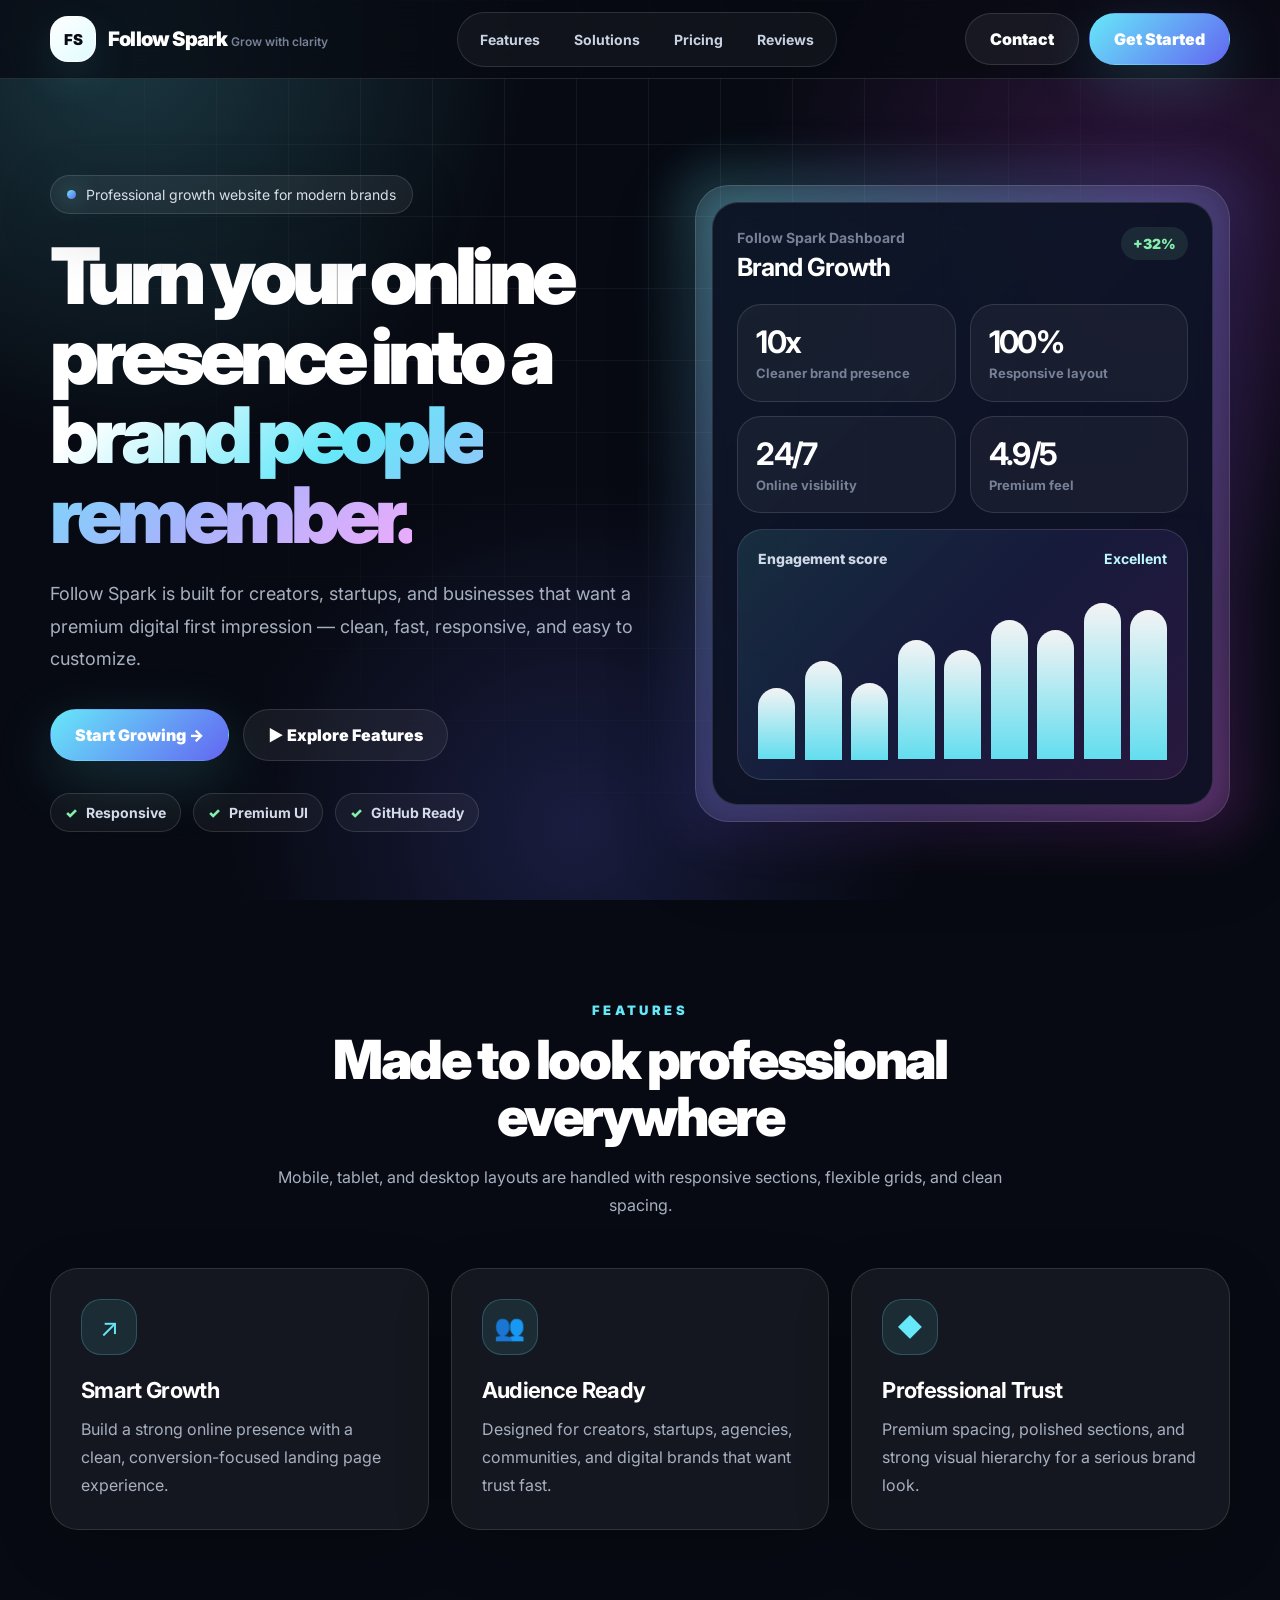
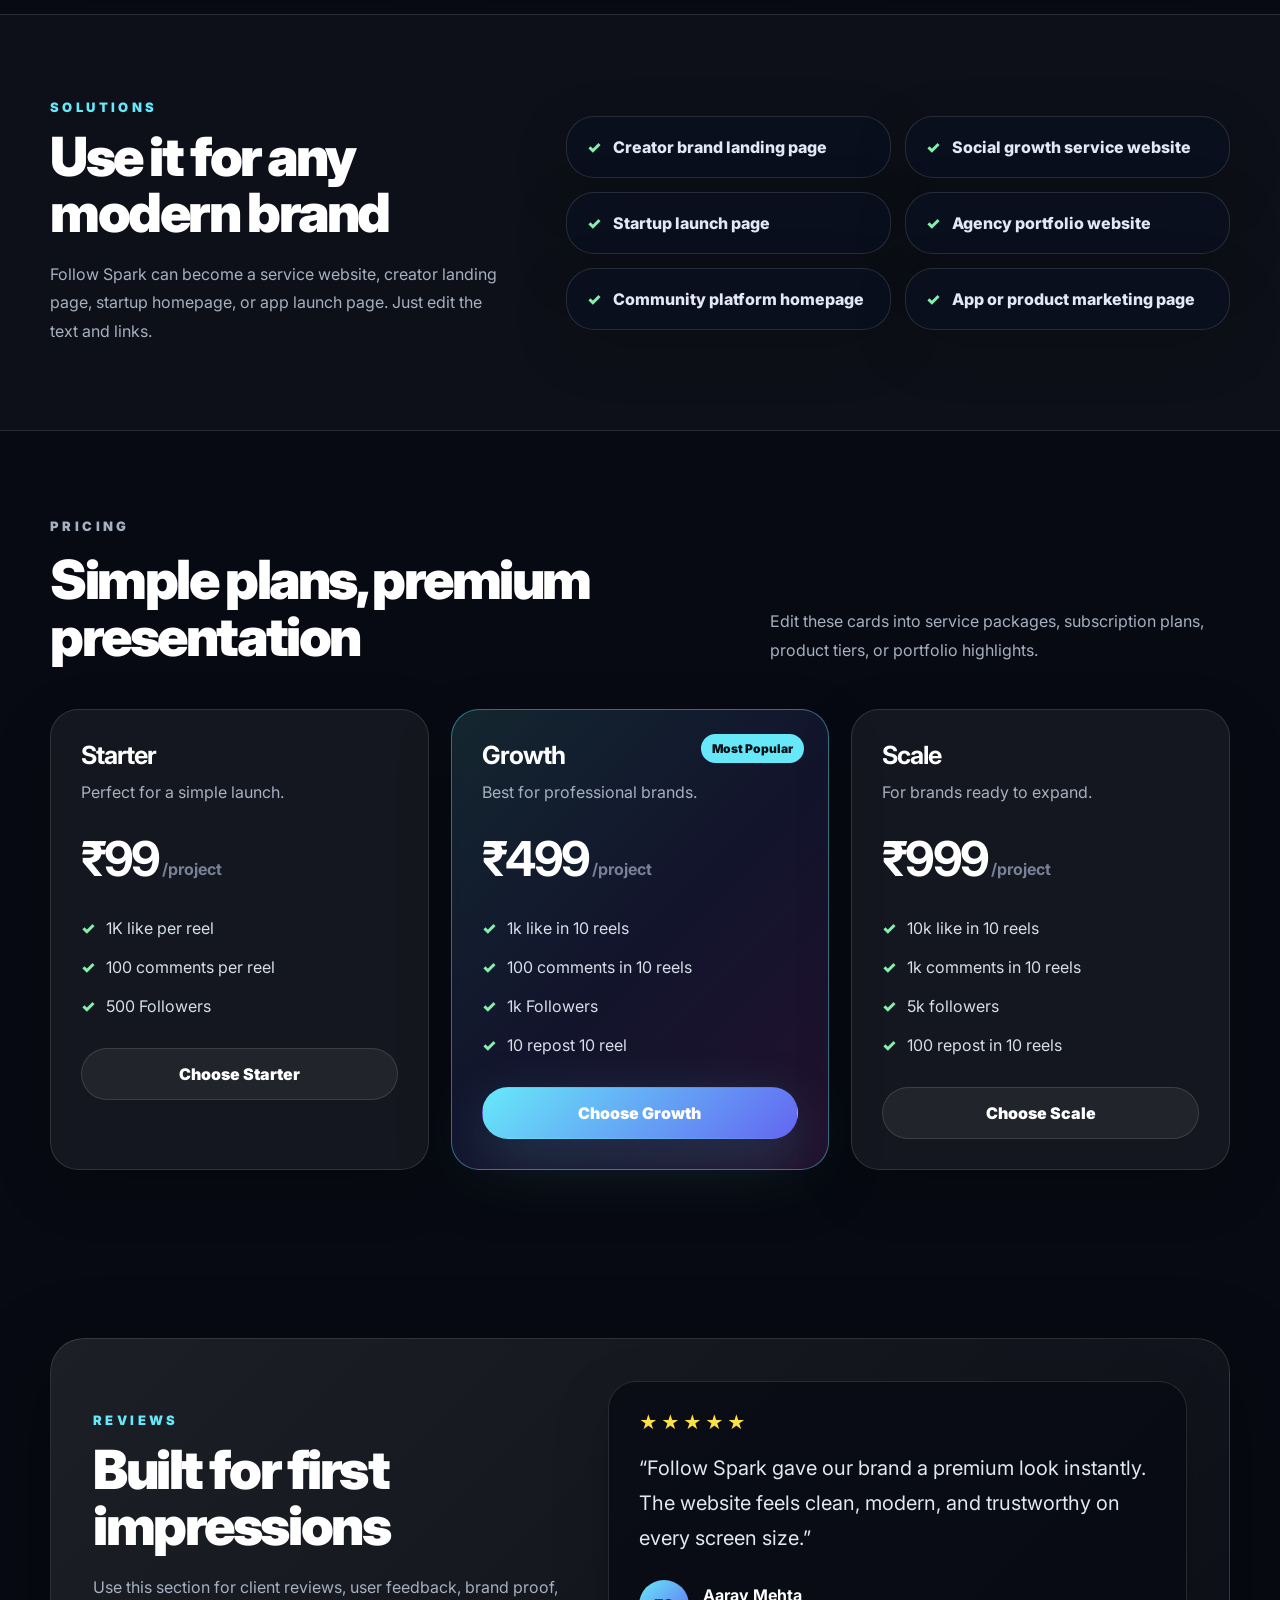
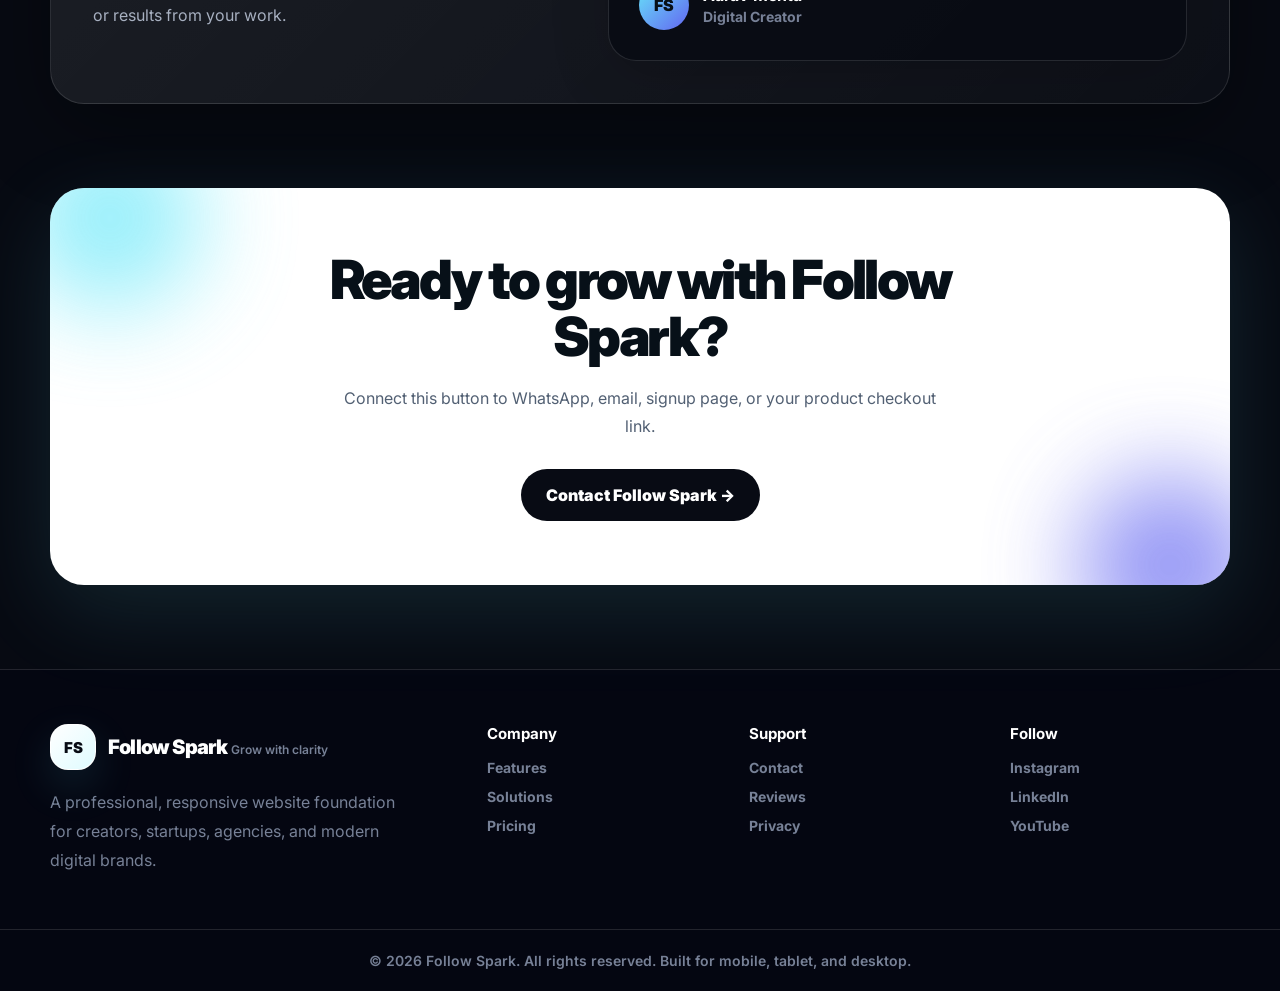
==== index.html @ 9111c337 "Create index.html" ====
<!DOCTYPE html>
<html lang="en">
<head>
  <meta charset="UTF-8" />
  <meta name="viewport" content="width=device-width, initial-scale=1.0" />
  <meta name="description" content="Follow Spark - A professional growth website for modern brands, creators, startups, and agencies." />
  <title>Follow Spark | Grow With Clarity</title>

  <link rel="preconnect" href="https://fonts.googleapis.com">
  <link rel="preconnect" href="https://fonts.gstatic.com" crossorigin>
  <link href="https://fonts.googleapis.com/css2?family=Inter:wght@400;500;600;700;800;900&display=swap" rel="stylesheet">

  <style>
    :root {
      --bg: #070a12;
      --bg-2: #0a1020;
      --card: rgba(255, 255, 255, 0.055);
      --card-2: rgba(255, 255, 255, 0.085);
      --text: #ffffff;
      --muted: #a7b0c0;
      --muted-2: #778197;
      --line: rgba(255, 255, 255, 0.12);
      --cyan: #67e8f9;
      --blue: #6366f1;
      --pink: #d946ef;
      --green: #86efac;
      --yellow: #fde047;
      --radius-xl: 28px;
      --radius-lg: 22px;
      --shadow: 0 24px 80px rgba(0, 0, 0, 0.35);
      --max: 1180px;
    }

    * {
      box-sizing: border-box;
      margin: 0;
      padding: 0;
    }

    html {
      scroll-behavior: smooth;
    }

    body {
      min-height: 100vh;
      font-family: "Inter", system-ui, -apple-system, BlinkMacSystemFont, "Segoe UI", sans-serif;
      background: var(--bg);
      color: var(--text);
      overflow-x: hidden;
    }

    body::before {
      content: "";
      position: fixed;
      inset: 0;
      z-index: -3;
      background:
        radial-gradient(circle at 10% 5%, rgba(103, 232, 249, 0.2), transparent 28%),
        radial-gradient(circle at 90% 22%, rgba(217, 70, 239, 0.18), transparent 30%),
        radial-gradient(circle at 45% 92%, rgba(99, 102, 241, 0.2), transparent 32%),
        #070a12;
    }

    body::after {
      content: "";
      position: fixed;
      inset: 0;
      z-index: -2;
      background-image:
        linear-gradient(to right, rgba(255, 255, 255, 0.055) 1px, transparent 1px),
        linear-gradient(to bottom, rgba(255, 255, 255, 0.055) 1px, transparent 1px);
      background-size: 72px 72px;
      mask-image: radial-gradient(ellipse at top, black 20%, transparent 72%);
      pointer-events: none;
    }

    a {
      color: inherit;
      text-decoration: none;
    }

    img {
      max-width: 100%;
      display: block;
    }

    .container {
      width: min(100% - 32px, var(--max));
      margin-inline: auto;
    }

    .badge {
      display: inline-flex;
      align-items: center;
      gap: 10px;
      padding: 10px 16px;
      border: 1px solid var(--line);
      border-radius: 999px;
      background: rgba(255, 255, 255, 0.06);
      color: #d8dfeb;
      font-size: 14px;
      box-shadow: 0 18px 60px rgba(0, 0, 0, 0.18);
      backdrop-filter: blur(20px);
    }

    .icon-dot {
      width: 9px;
      height: 9px;
      border-radius: 50%;
      background: linear-gradient(135deg, var(--cyan), var(--blue));
      box-shadow: 0 0 22px rgba(103, 232, 249, 0.75);
    }

    .section-kicker {
      font-size: 13px;
      font-weight: 900;
      letter-spacing: 0.26em;
      text-transform: uppercase;
      color: var(--cyan);
    }

    .section-title {
      margin-top: 14px;
      font-size: clamp(32px, 5vw, 54px);
      line-height: 1.04;
      letter-spacing: -0.045em;
      font-weight: 900;
    }

    .section-text {
      margin-top: 18px;
      color: var(--muted);
      line-height: 1.8;
      font-size: 16px;
    }

    .btn {
      display: inline-flex;
      align-items: center;
      justify-content: center;
      gap: 10px;
      min-height: 52px;
      padding: 14px 24px;
      border-radius: 999px;
      font-weight: 900;
      border: 1px solid transparent;
      cursor: pointer;
      transition: transform 0.25s ease, background 0.25s ease, border-color 0.25s ease;
      white-space: nowrap;
    }

    .btn:hover {
      transform: translateY(-2px) scale(1.015);
    }

    .btn-primary {
      background: linear-gradient(135deg, var(--cyan), var(--blue));
      color: #fff;
      box-shadow: 0 18px 60px rgba(103, 232, 249, 0.18);
    }

    .btn-dark {
      background: #080b14;
      color: #fff;
    }

    .btn-ghost {
      border-color: var(--line);
      background: rgba(255, 255, 255, 0.06);
      color: #fff;
    }

    .btn-ghost:hover {
      background: rgba(255, 255, 255, 0.1);
    }

    /* Header */
    .site-header {
      position: sticky;
      top: 0;
      z-index: 50;
      border-bottom: 1px solid var(--line);
      background: rgba(7, 10, 18, 0.76);
      backdrop-filter: blur(24px);
    }

    .navbar {
      height: 78px;
      display: flex;
      align-items: center;
      justify-content: space-between;
      gap: 18px;
    }

    .brand {
      display: flex;
      align-items: center;
      gap: 12px;
      min-width: fit-content;
    }

    .logo-wrap {
      position: relative;
      width: 46px;
      height: 46px;
      display: grid;
      place-items: center;
      overflow: hidden;
      border-radius: 18px;
      background: #fff;
      border: 1px solid var(--line);
      box-shadow: 0 16px 44px rgba(103, 232, 249, 0.13);
    }

    .logo-wrap img {
      width: 100%;
      height: 100%;
      object-fit: contain;
      padding: 5px;
    }

    .logo-fallback {
      position: absolute;
      inset: 0;
      display: grid;
      place-items: center;
      color: #080b14;
      font-weight: 900;
      font-size: 15px;
      background: linear-gradient(135deg, #fff, #dffbff);
    }

    .logo-wrap img:not([src=""]):not(:broken) + .logo-fallback {
      display: none;
    }

    .brand-name {
      font-size: 20px;
      line-height: 1;
      font-weight: 900;
      letter-spacing: -0.04em;
    }

    .brand-line {
      margin-top: 4px;
      color: var(--muted-2);
      font-size: 12px;
      font-weight: 600;
    }

    .nav-links {
      display: flex;
      align-items: center;
      gap: 6px;
      padding: 8px;
      border: 1px solid var(--line);
      border-radius: 999px;
      background: rgba(255, 255, 255, 0.045);
    }

    .nav-links a {
      padding: 10px 14px;
      border-radius: 999px;
      color: #c9d2e2;
      font-size: 14px;
      font-weight: 700;
      transition: 0.25s ease;
    }

    .nav-links a:hover {
      color: #fff;
      background: rgba(255, 255, 255, 0.08);
    }

    .nav-actions {
      display: flex;
      align-items: center;
      gap: 10px;
    }

    .menu-btn {
      display: none;
      width: 46px;
      height: 46px;
      border: 1px solid var(--line);
      border-radius: 16px;
      background: rgba(255, 255, 255, 0.06);
      color: #fff;
      font-size: 24px;
      cursor: pointer;
    }

    .mobile-menu {
      display: none;
      border-top: 1px solid var(--line);
      padding: 14px 0 18px;
      background: rgba(7, 10, 18, 0.95);
      backdrop-filter: blur(20px);
    }

    .mobile-menu a {
      display: block;
      padding: 14px 16px;
      border-radius: 16px;
      color: #d6deea;
      font-weight: 800;
    }

    .mobile-menu a:hover {
      background: rgba(255, 255, 255, 0.08);
      color: #fff;
    }

    /* Hero */
    .hero {
      position: relative;
      display: grid;
      grid-template-columns: 1.05fr 0.95fr;
      align-items: center;
      gap: 54px;
      padding: 96px 0 86px;
    }

    .hero-content {
      animation: fadeUp 0.8s ease both;
    }

    .hero h1 {
      margin-top: 22px;
      max-width: 760px;
      font-size: clamp(42px, 7vw, 78px);
      line-height: 1.02;
      letter-spacing: -0.065em;
      font-weight: 900;
    }

    .gradient-text {
      background: linear-gradient(135deg, #fff 8%, var(--cyan), #a5b4fc 70%, #f0abfc);
      -webkit-background-clip: text;
      background-clip: text;
      color: transparent;
    }

    .hero p {
      margin-top: 24px;
      max-width: 660px;
      color: var(--muted);
      font-size: 18px;
      line-height: 1.8;
    }

    .hero-actions {
      margin-top: 34px;
      display: flex;
      flex-wrap: wrap;
      gap: 14px;
    }

    .trust-row {
      margin-top: 32px;
      display: flex;
      flex-wrap: wrap;
      gap: 12px;
    }

    .trust-pill {
      display: inline-flex;
      align-items: center;
      gap: 9px;
      padding: 10px 14px;
      border: 1px solid var(--line);
      border-radius: 999px;
      background: rgba(255, 255, 255, 0.045);
      color: #d4dbea;
      font-size: 14px;
      font-weight: 700;
    }

    .check {
      color: var(--green);
      font-weight: 900;
    }

    .dashboard-shell {
      position: relative;
      animation: fadeUp 0.8s ease 0.12s both;
    }

    .dashboard-shell::before {
      content: "";
      position: absolute;
      inset: -18px;
      border-radius: 40px;
      background: linear-gradient(135deg, rgba(103, 232, 249, 0.24), rgba(99, 102, 241, 0.18), rgba(217, 70, 239, 0.22));
      filter: blur(24px);
      z-index: -1;
    }

    .dashboard-card {
      border: 1px solid var(--line);
      border-radius: 34px;
      padding: 16px;
      background: rgba(255, 255, 255, 0.065);
      box-shadow: var(--shadow);
      backdrop-filter: blur(22px);
    }

    .dashboard-inner {
      border: 1px solid var(--line);
      border-radius: 26px;
      background: rgba(10, 16, 32, 0.9);
      padding: 24px;
    }

    .dash-top {
      display: flex;
      justify-content: space-between;
      gap: 16px;
      align-items: flex-start;
      margin-bottom: 22px;
    }

    .dash-top span {
      color: var(--muted-2);
      font-size: 14px;
      font-weight: 700;
    }

    .dash-top h3 {
      margin-top: 5px;
      font-size: 25px;
      letter-spacing: -0.04em;
    }

    .growth-badge {
      padding: 8px 12px;
      border-radius: 999px;
      color: var(--green);
      background: rgba(134, 239, 172, 0.1);
      font-size: 14px;
      font-weight: 900;
      white-space: nowrap;
    }

    .stats-grid {
      display: grid;
      grid-template-columns: repeat(2, 1fr);
      gap: 14px;
    }

    .stat-card {
      padding: 18px;
      border: 1px solid var(--line);
      border-radius: 24px;
      background: rgba(255, 255, 255, 0.045);
    }

    .stat-card strong {
      display: block;
      font-size: 31px;
      letter-spacing: -0.05em;
    }

    .stat-card span {
      display: block;
      margin-top: 5px;
      color: var(--muted-2);
      font-size: 13px;
      line-height: 1.35;
      font-weight: 700;
    }

    .chart-card {
      margin-top: 16px;
      padding: 20px;
      border: 1px solid var(--line);
      border-radius: 26px;
      background: linear-gradient(135deg, rgba(103, 232, 249, 0.12), rgba(99, 102, 241, 0.11), rgba(217, 70, 239, 0.12));
    }

    .chart-head {
      display: flex;
      align-items: center;
      justify-content: space-between;
      color: #cfd8e8;
      font-size: 14px;
      font-weight: 800;
    }

    .chart-head b {
      color: #bff8ff;
    }

    .bars {
      height: 170px;
      margin-top: 22px;
      display: flex;
      align-items: end;
      gap: 10px;
    }

    .bar {
      flex: 1;
      min-width: 10px;
      border-radius: 999px 999px 8px 8px;
      background: linear-gradient(to top, var(--cyan), #fff);
      animation: growBar 1s ease both;
      opacity: 0.95;
    }

    .bar:nth-child(1) { height: 42%; animation-delay: 0.05s; }
    .bar:nth-child(2) { height: 58%; animation-delay: 0.1s; }
    .bar:nth-child(3) { height: 45%; animation-delay: 0.15s; }
    .bar:nth-child(4) { height: 70%; animation-delay: 0.2s; }
    .bar:nth-child(5) { height: 64%; animation-delay: 0.25s; }
    .bar:nth-child(6) { height: 82%; animation-delay: 0.3s; }
    .bar:nth-child(7) { height: 76%; animation-delay: 0.35s; }
    .bar:nth-child(8) { height: 92%; animation-delay: 0.4s; }
    .bar:nth-child(9) { height: 88%; animation-delay: 0.45s; }

    /* Sections */
    .section {
      padding: 84px 0;
    }

    .center {
      text-align: center;
      max-width: 760px;
      margin: 0 auto;
    }

    .feature-grid {
      margin-top: 48px;
      display: grid;
      grid-template-columns: repeat(3, 1fr);
      gap: 22px;
    }

    .feature-card,
    .pricing-card,
    .review-card,
    .solution-card {
      border: 1px solid var(--line);
      background: var(--card);
      border-radius: var(--radius-xl);
      box-shadow: 0 18px 60px rgba(0, 0, 0, 0.16);
    }

    .feature-card {
      padding: 30px;
      transition: transform 0.25s ease, border-color 0.25s ease, background 0.25s ease;
    }

    .feature-card:hover {
      transform: translateY(-6px);
      border-color: rgba(103, 232, 249, 0.38);
      background: var(--card-2);
    }

    .feature-icon {
      width: 56px;
      height: 56px;
      display: grid;
      place-items: center;
      border-radius: 20px;
      color: var(--cyan);
      background: rgba(103, 232, 249, 0.1);
      border: 1px solid rgba(103, 232, 249, 0.22);
      font-size: 25px;
      margin-bottom: 22px;
    }

    .feature-card h3 {
      font-size: 22px;
      letter-spacing: -0.03em;
    }

    .feature-card p {
      margin-top: 12px;
      color: var(--muted);
      line-height: 1.75;
    }

    .split-section {
      border-block: 1px solid var(--line);
      background: rgba(255, 255, 255, 0.026);
    }

    .split-grid {
      display: grid;
      grid-template-columns: 0.82fr 1.18fr;
      gap: 54px;
      align-items: center;
    }

    .solutions-grid {
      display: grid;
      grid-template-columns: repeat(2, 1fr);
      gap: 14px;
    }

    .solution-card {
      display: flex;
      align-items: center;
      gap: 12px;
      padding: 20px;
      font-weight: 800;
      color: #e3e9f4;
      background: rgba(10, 16, 32, 0.75);
    }

    .pricing-head {
      display: flex;
      align-items: end;
      justify-content: space-between;
      gap: 32px;
      margin-bottom: 44px;
    }

    .pricing-head > div {
      max-width: 720px;
    }

    .pricing-head p {
      max-width: 460px;
      color: var(--muted);
      line-height: 1.8;
    }

    .pricing-grid {
      display: grid;
      grid-template-columns: repeat(3, 1fr);
      gap: 22px;
    }

    .pricing-card {
      position: relative;
      padding: 30px;
    }

    .pricing-card.popular {
      border-color: rgba(103, 232, 249, 0.42);
      background: linear-gradient(135deg, rgba(103, 232, 249, 0.13), rgba(99, 102, 241, 0.12), rgba(217, 70, 239, 0.13));
    }

    .popular-tag {
      position: absolute;
      top: 24px;
      right: 24px;
      padding: 7px 11px;
      border-radius: 999px;
      background: var(--cyan);
      color: #071018;
      font-size: 12px;
      font-weight: 900;
    }

    .pricing-card h3 {
      font-size: 25px;
      letter-spacing: -0.04em;
    }

    .pricing-card .desc {
      margin-top: 10px;
      color: var(--muted);
      line-height: 1.6;
    }

    .price {
      margin-top: 24px;
      display: flex;
      align-items: end;
      gap: 4px;
    }

    .price strong {
      font-size: 48px;
      letter-spacing: -0.06em;
    }

    .price span {
      padding-bottom: 9px;
      color: var(--muted-2);
      font-weight: 700;
    }

    .pricing-card ul {
      margin-top: 28px;
      list-style: none;
      display: grid;
      gap: 15px;
      color: #d6deea;
    }

    .pricing-card li {
      display: flex;
      gap: 11px;
      line-height: 1.5;
    }

    .pricing-card .btn {
      width: 100%;
      margin-top: 30px;
    }

    .review-box {
      border: 1px solid var(--line);
      border-radius: 34px;
      padding: 42px;
      background: linear-gradient(135deg, rgba(255, 255, 255, 0.085), rgba(255, 255, 255, 0.026));
      box-shadow: var(--shadow);
    }

    .review-grid {
      display: grid;
      grid-template-columns: 0.9fr 1.1fr;
      gap: 42px;
      align-items: center;
    }

    .review-card {
      padding: 30px;
      background: rgba(7, 10, 18, 0.72);
    }

    .stars {
      color: var(--yellow);
      letter-spacing: 3px;
      font-size: 18px;
    }

    .quote {
      margin-top: 18px;
      color: #e2e8f0;
      font-size: 20px;
      line-height: 1.75;
    }

    .person {
      display: flex;
      align-items: center;
      gap: 14px;
      margin-top: 24px;
    }

    .avatar {
      width: 50px;
      height: 50px;
      display: grid;
      place-items: center;
      border-radius: 50%;
      background: linear-gradient(135deg, var(--cyan), var(--blue));
      color: #071018;
      font-weight: 900;
    }

    .person strong {
      display: block;
    }

    .person span {
      display: block;
      margin-top: 3px;
      color: var(--muted-2);
      font-size: 14px;
      font-weight: 700;
    }

    .cta {
      padding-bottom: 84px;
    }

    .cta-box {
      position: relative;
      overflow: hidden;
      border-radius: 34px;
      background: #fff;
      color: #071018;
      text-align: center;
      padding: 64px 28px;
      box-shadow: 0 26px 90px rgba(103, 232, 249, 0.12);
    }

    .cta-box::before,
    .cta-box::after {
      content: "";
      position: absolute;
      width: 180px;
      height: 180px;
      border-radius: 50%;
      filter: blur(48px);
      opacity: 0.7;
    }

    .cta-box::before {
      background: var(--cyan);
      top: -60px;
      left: -30px;
    }

    .cta-box::after {
      background: var(--blue);
      bottom: -70px;
      right: -30px;
    }

    .cta-content {
      position: relative;
      z-index: 1;
      max-width: 760px;
      margin: 0 auto;
    }

    .cta h2 {
      font-size: clamp(32px, 5vw, 54px);
      line-height: 1.05;
      letter-spacing: -0.05em;
      font-weight: 900;
    }

    .cta p {
      margin: 18px auto 0;
      max-width: 620px;
      color: #526073;
      line-height: 1.8;
    }

    .cta .btn {
      margin-top: 28px;
    }

    /* Footer */
    .footer {
      border-top: 1px solid var(--line);
      background: rgba(5, 7, 17, 0.94);
    }

    .footer-grid {
      display: grid;
      grid-template-columns: 1.35fr 0.75fr 0.75fr 0.75fr;
      gap: 42px;
      padding: 54px 0;
    }

    .footer-about p {
      margin-top: 18px;
      max-width: 360px;
      color: var(--muted-2);
      line-height: 1.8;
    }

    .footer h4 {
      font-size: 15px;
      margin-bottom: 16px;
    }

    .footer-links {
      display: grid;
      gap: 12px;
    }

    .footer-links a {
      color: var(--muted-2);
      font-size: 14px;
      font-weight: 700;
      transition: 0.2s ease;
    }

    .footer-links a:hover {
      color: #fff;
    }

    .footer-bottom {
      border-top: 1px solid var(--line);
      padding: 22px 0;
      text-align: center;
      color: var(--muted-2);
      font-size: 14px;
      font-weight: 600;
    }

    @keyframes fadeUp {
      from {
        opacity: 0;
        transform: translateY(24px);
      }
      to {
        opacity: 1;
        transform: translateY(0);
      }
    }

    @keyframes growBar {
      from {
        transform: scaleY(0.25);
        transform-origin: bottom;
      }
      to {
        transform: scaleY(1);
        transform-origin: bottom;
      }
    }

    @media (max-width: 1024px) {
      .nav-links,
      .nav-actions {
        display: none;
      }

      .menu-btn {
        display: block;
      }

      .mobile-menu.active {
        display: block;
      }

      .hero {
        grid-template-columns: 1fr;
        padding-top: 72px;
        text-align: center;
      }

      .hero p,
      .hero h1 {
        margin-inline: auto;
      }

      .hero-actions,
      .trust-row {
        justify-content: center;
      }

      .split-grid,
      .review-grid {
        grid-template-columns: 1fr;
      }

      .pricing-head {
        display: block;
      }

      .pricing-head p {
        margin-top: 18px;
      }
    }

    @media (max-width: 820px) {
      .feature-grid,
      .pricing-grid,
      .footer-grid {
        grid-template-columns: 1fr;
      }

      .solutions-grid,
      .stats-grid {
        grid-template-columns: 1fr;
      }

      .section {
        padding: 68px 0;
      }

      .review-box {
        padding: 28px;
      }
    }

    @media (max-width: 540px) {
      .container {
        width: min(100% - 22px, var(--max));
      }

      .navbar {
        height: 70px;
      }

      .brand-line {
        display: none;
      }

      .logo-wrap {
        width: 42px;
        height: 42px;
        border-radius: 16px;
      }

      .brand-name {
        font-size: 18px;
      }

      .hero {
        padding: 56px 0 60px;
      }

      .hero-actions .btn,
      .cta .btn {
        width: 100%;
      }

      .dashboard-inner {
        padding: 18px;
      }

      .dash-top {
        flex-direction: column;
      }

      .bars {
        gap: 7px;
      }

      .feature-card,
      .pricing-card,
      .review-card {
        padding: 24px;
      }

      .quote {
        font-size: 18px;
      }
    }
  </style>
</head>
<body>
  <header class="site-header">
    <div class="container navbar">
      <a class="brand" href="#" aria-label="Follow Spark Home">
        <span class="logo-wrap">
          <!-- Put your logo file in the same folder as index.html and name it: logo.png -->
          <img src="logo.png" alt="Follow Spark logo" onerror="this.style.display='none'" />
          <span class="logo-fallback">FS</span>
        </span>
        <span>
          <span class="brand-name">Follow Spark</span>
          <span class="brand-line">Grow with clarity</span>
        </span>
      </a>

      <nav class="nav-links" aria-label="Main navigation">
        <a href="#features">Features</a>
        <a href="#solutions">Solutions</a>
        <a href="#pricing">Pricing</a>
        <a href="#reviews">Reviews</a>
      </nav>

      <div class="nav-actions">
        <a class="btn btn-ghost" href="#contact">Contact</a>
        <a class="btn btn-primary" href="#pricing">Get Started</a>
      </div>

      <button class="menu-btn" id="menuBtn" aria-label="Open menu">☰</button>
    </div>

    <div class="mobile-menu" id="mobileMenu">
      <div class="container">
        <a href="#features">Features</a>
        <a href="#solutions">Solutions</a>
        <a href="#pricing">Pricing</a>
        <a href="#reviews">Reviews</a>
        <a href="#contact">Contact Us</a>
      </div>
    </div>
  </header>

  <main>
    <section class="container hero">
      <div class="hero-content">
        <span class="badge"><span class="icon-dot"></span> Professional growth website for modern brands</span>
        <h1>Turn your online presence into a <span class="gradient-text">brand people remember.</span></h1>
        <p>
          Follow Spark is built for creators, startups, and businesses that want a premium digital first impression — clean, fast, responsive, and easy to customize.
        </p>

        <div class="hero-actions">
          <a class="btn btn-primary" href="#pricing">Start Growing →</a>
          <a class="btn btn-ghost" href="#features">▶ Explore Features</a>
        </div>

        <div class="trust-row">
          <span class="trust-pill"><span class="check">✓</span> Responsive</span>
          <span class="trust-pill"><span class="check">✓</span> Premium UI</span>
          <span class="trust-pill"><span class="check">✓</span> GitHub Ready</span>
        </div>
      </div>

      <div class="dashboard-shell">
        <div class="dashboard-card">
          <div class="dashboard-inner">
            <div class="dash-top">
              <div>
                <span>Follow Spark Dashboard</span>
                <h3>Brand Growth</h3>
              </div>
              <div class="growth-badge">+32%</div>
            </div>

            <div class="stats-grid">
              <div class="stat-card"><strong>10x</strong><span>Cleaner brand presence</span></div>
              <div class="stat-card"><strong>100%</strong><span>Responsive layout</span></div>
              <div class="stat-card"><strong>24/7</strong><span>Online visibility</span></div>
              <div class="stat-card"><strong>4.9/5</strong><span>Premium feel</span></div>
            </div>

            <div class="chart-card">
              <div class="chart-head">
                <span>Engagement score</span>
                <b>Excellent</b>
              </div>
              <div class="bars" aria-label="Growth chart">
                <span class="bar"></span>
                <span class="bar"></span>
                <span class="bar"></span>
                <span class="bar"></span>
                <span class="bar"></span>
                <span class="bar"></span>
                <span class="bar"></span>
                <span class="bar"></span>
                <span class="bar"></span>
              </div>
            </div>
          </div>
        </div>
      </div>
    </section>

    <section class="section" id="features">
      <div class="container">
        <div class="center">
          <p class="section-kicker">Features</p>
          <h2 class="section-title">Made to look professional everywhere</h2>
          <p class="section-text">Mobile, tablet, and desktop layouts are handled with responsive sections, flexible grids, and clean spacing.</p>
        </div>

        <div class="feature-grid">
          <article class="feature-card">
            <div class="feature-icon">↗</div>
            <h3>Smart Growth</h3>
            <p>Build a strong online presence with a clean, conversion-focused landing page experience.</p>
          </article>
          <article class="feature-card">
            <div class="feature-icon">👥</div>
            <h3>Audience Ready</h3>
            <p>Designed for creators, startups, agencies, communities, and digital brands that want trust fast.</p>
          </article>
          <article class="feature-card">
            <div class="feature-icon">◆</div>
            <h3>Professional Trust</h3>
            <p>Premium spacing, polished sections, and strong visual hierarchy for a serious brand look.</p>
          </article>
        </div>
      </div>
    </section>

    <section class="section split-section" id="solutions">
      <div class="container split-grid">
        <div>
          <p class="section-kicker">Solutions</p>
          <h2 class="section-title">Use it for any modern brand</h2>
          <p class="section-text">Follow Spark can become a service website, creator landing page, startup homepage, or app launch page. Just edit the text and links.</p>
        </div>

        <div class="solutions-grid">
          <div class="solution-card"><span class="check">✓</span> Creator brand landing page</div>
          <div class="solution-card"><span class="check">✓</span> Social growth service website</div>
          <div class="solution-card"><span class="check">✓</span> Startup launch page</div>
          <div class="solution-card"><span class="check">✓</span> Agency portfolio website</div>
          <div class="solution-card"><span class="check">✓</span> Community platform homepage</div>
          <div class="solution-card"><span class="check">✓</span> App or product marketing page</div>
        </div>
      </div>
    </section>

    <section class="section" id="pricing">
      <div class="container">
        <div class="pricing-head">
          <div>
            <p class="section-kicker">Pricing</p>
            <h2 class="section-title">Simple plans, premium presentation</h2>
          </div>
          <p>Edit these cards into service packages, subscription plans, product tiers, or portfolio highlights.</p>
        </div>

        <div class="pricing-grid">
          <article class="pricing-card">
            <h3>Starter</h3>
            <p class="desc">Perfect for a simple launch.</p>
            <div class="price"><strong>₹99</strong><span>/project</span></div>
            <ul>
              <li><span class="check">✓</span> 1K like per reel</li>
              <li><span class="check">✓</span> 100 comments per reel</li>
              <li><span class="check">✓</span> 500 Followers</li>
            </ul>
            <a class="btn btn-ghost" href="#contact">Choose Starter</a>
          </article>

          <article class="pricing-card popular">
            <span class="popular-tag">Most Popular</span>
            <h3>Growth</h3>
            <p class="desc">Best for professional brands.</p>
            <div class="price"><strong>₹499</strong><span>/project</span></div>
            <ul>
              <li><span class="check">✓</span> 1k like in 10 reels</li>
              <li><span class="check">✓</span> 100 comments in 10 reels</li>
              <li><span class="check">✓</span> 1k Followers</li>
              <li><span class="check">✓</span> 10 repost 10 reel</li>
            </ul>
            <a class="btn btn-primary" href="#contact">Choose Growth</a>
          </article>

          <article class="pricing-card">
            <h3>Scale</h3>
            <p class="desc">For brands ready to expand.</p>
            <div class="price"><strong>₹999</strong><span>/project</span></div>
            <ul>
              <li><span class="check">✓</span> 10k like in 10 reels </li>
              <li><span class="check">✓</span> 1k comments in 10 reels</li>
              <li><span class="check">✓</span> 5k followers</li>
              <li><span class="check">✓</span> 100 repost in 10 reels</li>
            </ul>
            <a class="btn btn-ghost" href="#contact">Choose Scale</a>
          </article>
        </div>
      </div>
    </section>

    <section class="section" id="reviews">
      <div class="container review-box">
        <div class="review-grid">
          <div>
            <p class="section-kicker">Reviews</p>
            <h2 class="section-title">Built for first impressions</h2>
            <p class="section-text">Use this section for client reviews, user feedback, brand proof, or results from your work.</p>
          </div>

          <article class="review-card">
            <div class="stars">★★★★★</div>
            <p class="quote">“Follow Spark gave our brand a premium look instantly. The website feels clean, modern, and trustworthy on every screen size.”</p>
            <div class="person">
              <div class="avatar">FS</div>
              <div>
                <strong>Aarav Mehta</strong>
                <span>Digital Creator</span>
              </div>
            </div>
          </article>
        </div>
      </div>
    </section>

    <section class="cta" id="contact">
      <div class="container">
        <div class="cta-box">
          <div class="cta-content">
            <h2>Ready to grow with Follow Spark?</h2>
            <p>Connect this button to WhatsApp, email, signup page, or your product checkout link.</p>
            <a class="btn btn-dark" href="mailto:hello@followspark.com">Contact Follow Spark →</a>
          </div>
        </div>
      </div>
    </section>
  </main>

  <footer class="footer">
    <div class="container footer-grid">
      <div class="footer-about">
        <a class="brand" href="#">
          <span class="logo-wrap">
            <img src="logo.png" alt="Follow Spark logo" onerror="this.style.display='none'" />
            <span class="logo-fallback">FS</span>
          </span>
          <span>
            <span class="brand-name">Follow Spark</span>
            <span class="brand-line">Grow with clarity</span>
          </span>
        </a>
        <p>A professional, responsive website foundation for creators, startups, agencies, and modern digital brands.</p>
      </div>

      <div>
        <h4>Company</h4>
        <div class="footer-links">
          <a href="#features">Features</a>
          <a href="#solutions">Solutions</a>
          <a href="#pricing">Pricing</a>
        </div>
      </div>

      <div>
        <h4>Support</h4>
        <div class="footer-links">
          <a href="#contact">Contact</a>
          <a href="#reviews">Reviews</a>
          <a href="#">Privacy</a>
        </div>
      </div>

      <div>
        <h4>Follow</h4>
        <div class="footer-links">
          <a href="#">Instagram</a>
          <a href="#">LinkedIn</a>
          <a href="#">YouTube</a>
        </div>
      </div>
    </div>

    <div class="footer-bottom">
      <div class="container">© 2026 Follow Spark. All rights reserved. Built for mobile, tablet, and desktop.</div>
    </div>
  </footer>

  <script>
    const menuBtn = document.getElementById("menuBtn");
    const mobileMenu = document.getElementById("mobileMenu");

    menuBtn.addEventListener("click", () => {
      mobileMenu.classList.toggle("active");
      menuBtn.textContent = mobileMenu.classList.contains("active") ? "×" : "☰";
    });

    document.querySelectorAll(".mobile-menu a").forEach((link) => {
      link.addEventListener("click", () => {
        mobileMenu.classList.remove("active");
        menuBtn.textContent = "☰";
      });
    });
  </script>
</body>
</html>
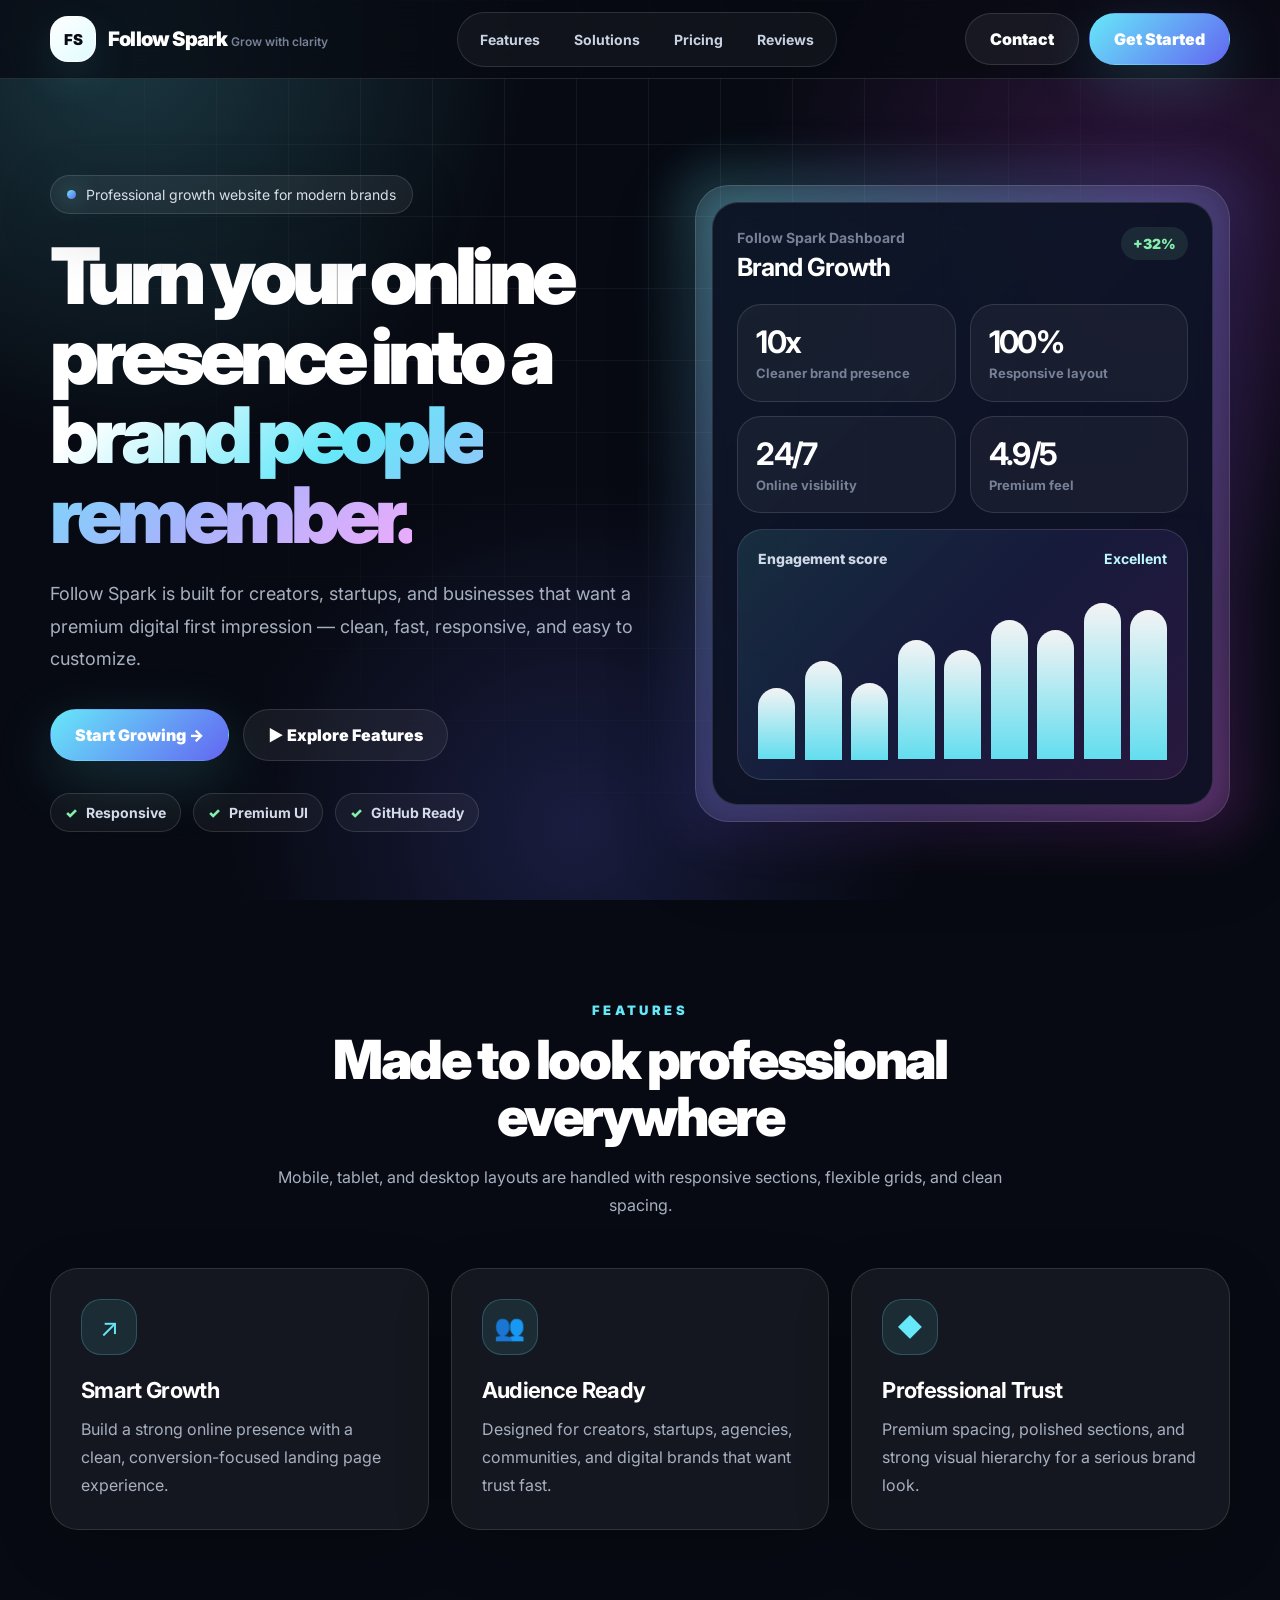
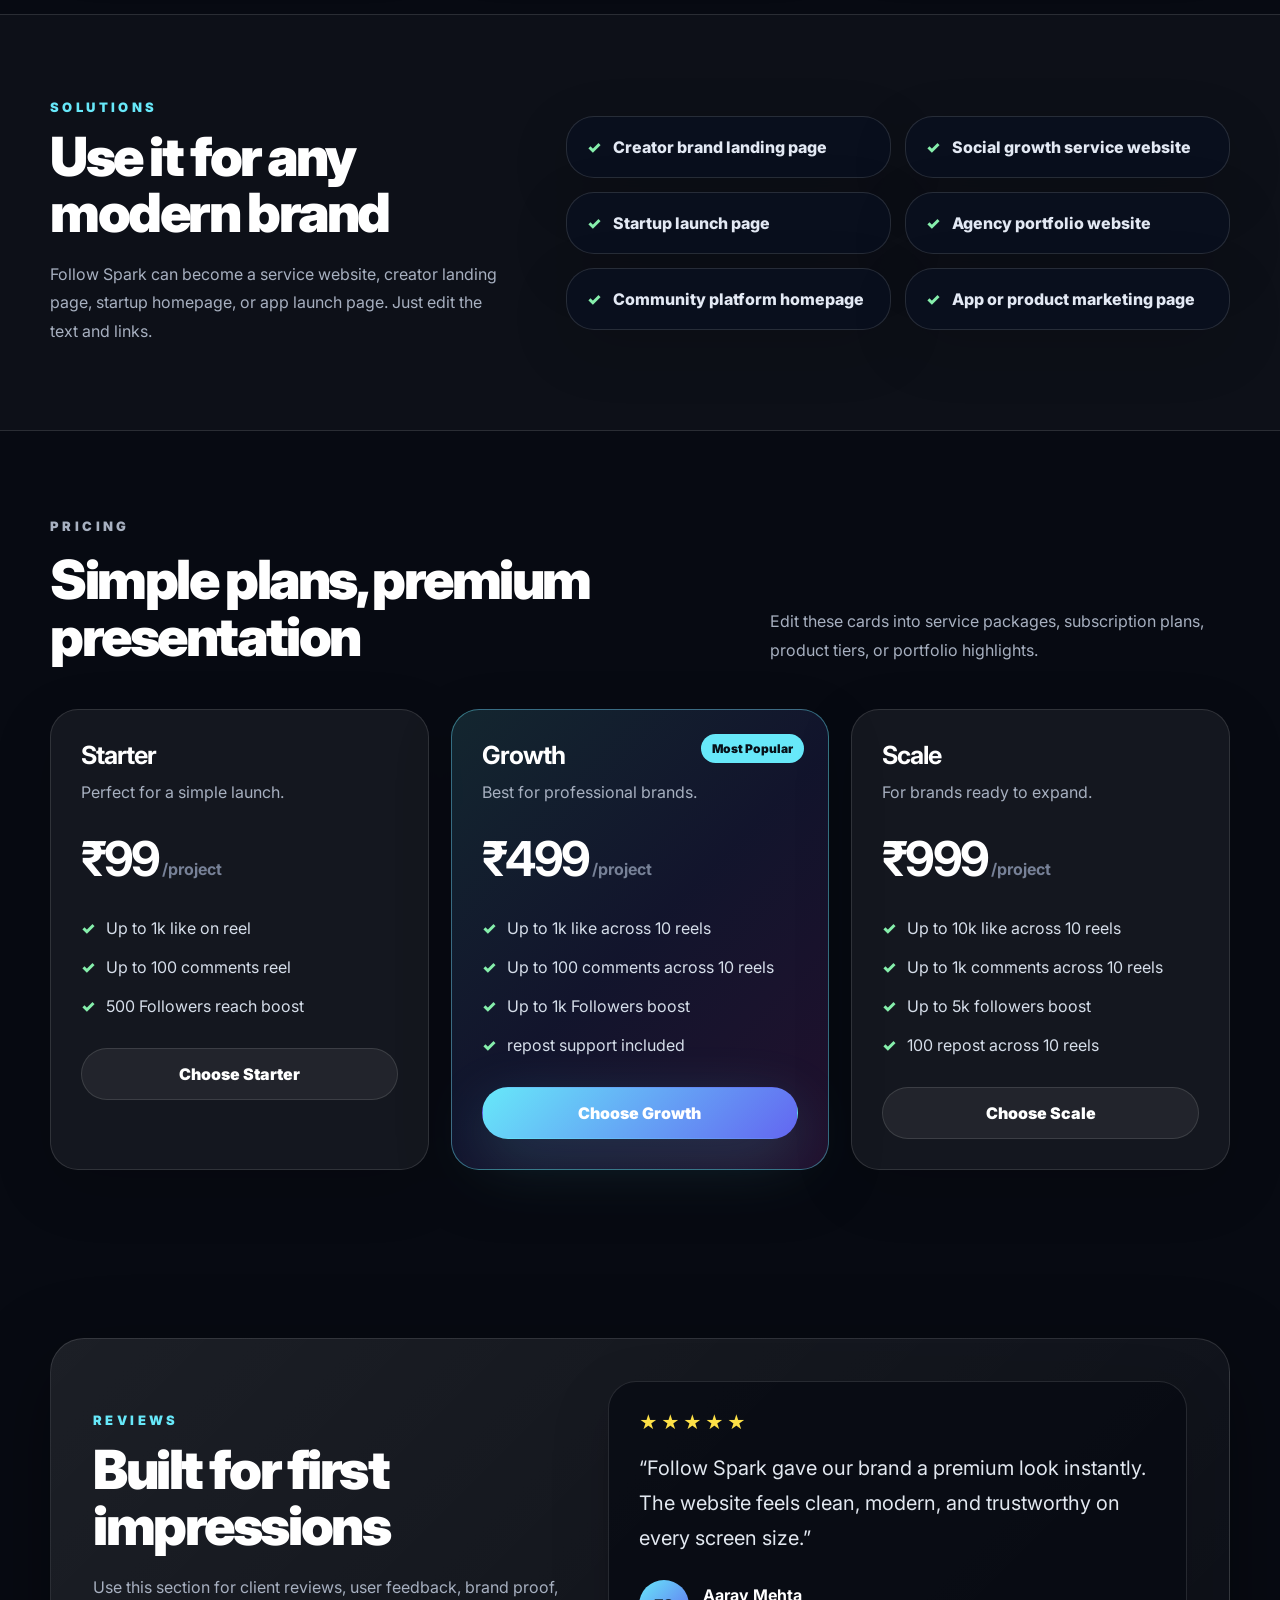
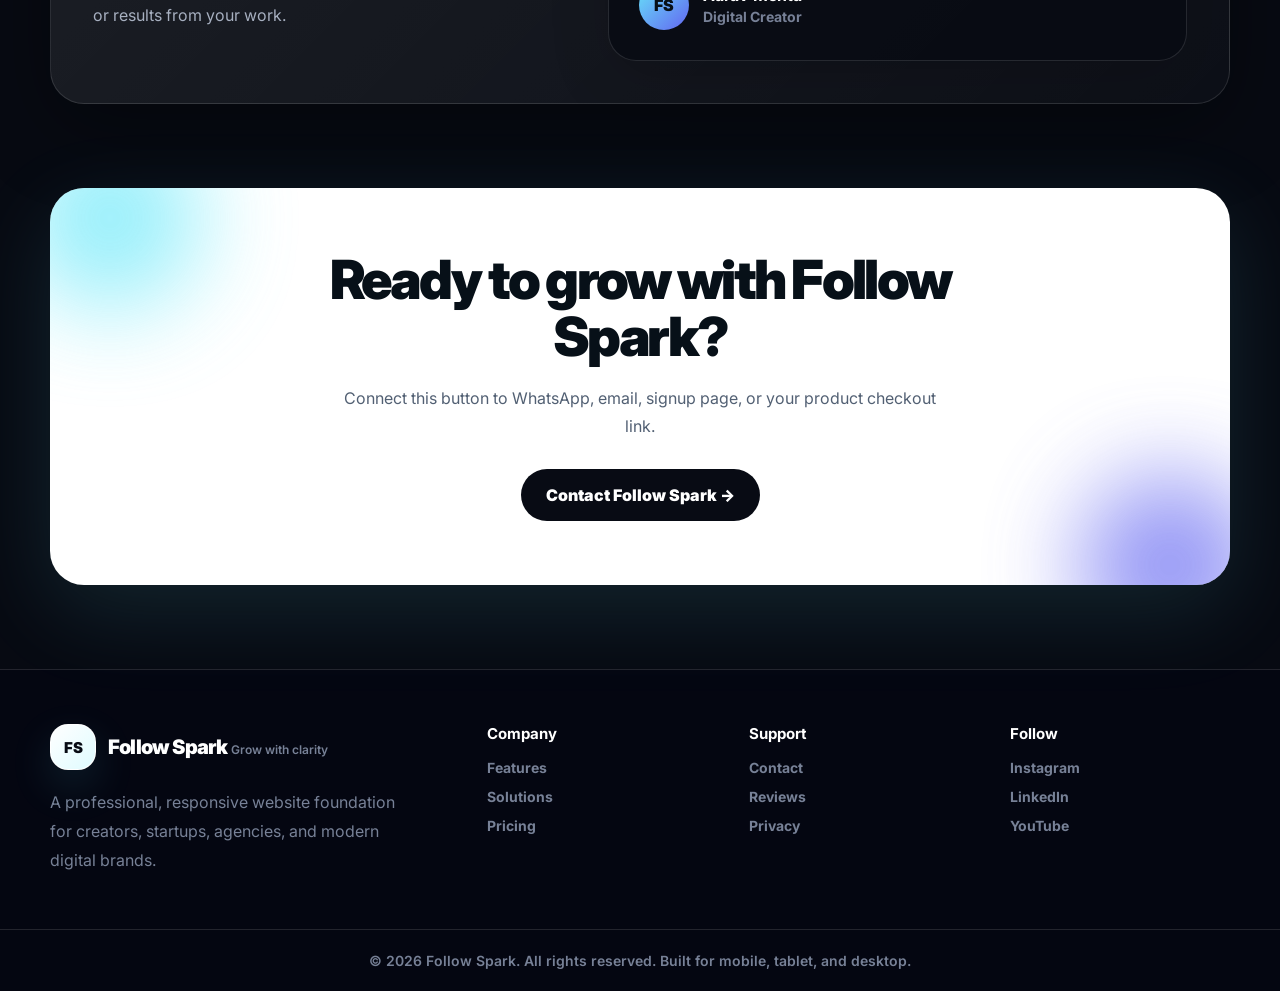
==== commit 8088ed43: "Update index.html" ====
--- a/index.html
+++ b/index.html
@@ -1187,9 +1187,9 @@
             <p class="desc">Perfect for a simple launch.</p>
             <div class="price"><strong>₹99</strong><span>/project</span></div>
             <ul>
-              <li><span class="check">✓</span> 1K like per reel</li>
-              <li><span class="check">✓</span> 100 comments per reel</li>
-              <li><span class="check">✓</span> 500 Followers</li>
+              <li><span class="check">✓</span> Up to 1k like on reel</li>
+              <li><span class="check">✓</span> Up to 100 comments reel</li>
+              <li><span class="check">✓</span> 500 Followers reach boost</li>
             </ul>
             <a class="btn btn-ghost" href="#contact">Choose Starter</a>
           </article>
@@ -1200,10 +1200,10 @@
             <p class="desc">Best for professional brands.</p>
             <div class="price"><strong>₹499</strong><span>/project</span></div>
             <ul>
-              <li><span class="check">✓</span> 1k like in 10 reels</li>
-              <li><span class="check">✓</span> 100 comments in 10 reels</li>
-              <li><span class="check">✓</span> 1k Followers</li>
-              <li><span class="check">✓</span> 10 repost 10 reel</li>
+              <li><span class="check">✓</span> Up to 1k like across 10 reels</li>
+              <li><span class="check">✓</span> Up to 100 comments across 10 reels</li>
+              <li><span class="check">✓</span> Up to 1k Followers boost</li>
+              <li><span class="check">✓</span> repost support included</li>
             </ul>
             <a class="btn btn-primary" href="#contact">Choose Growth</a>
           </article>
@@ -1213,10 +1213,10 @@
             <p class="desc">For brands ready to expand.</p>
             <div class="price"><strong>₹999</strong><span>/project</span></div>
             <ul>
-              <li><span class="check">✓</span> 10k like in 10 reels </li>
-              <li><span class="check">✓</span> 1k comments in 10 reels</li>
-              <li><span class="check">✓</span> 5k followers</li>
-              <li><span class="check">✓</span> 100 repost in 10 reels</li>
+              <li><span class="check">✓</span> Up to 10k like across 10 reels </li>
+              <li><span class="check">✓</span> Up to 1k comments across 10 reels</li>
+              <li><span class="check">✓</span> Up to 5k followers boost </li>
+              <li><span class="check">✓</span> 100 repost across 10 reels</li>
             </ul>
             <a class="btn btn-ghost" href="#contact">Choose Scale</a>
           </article>
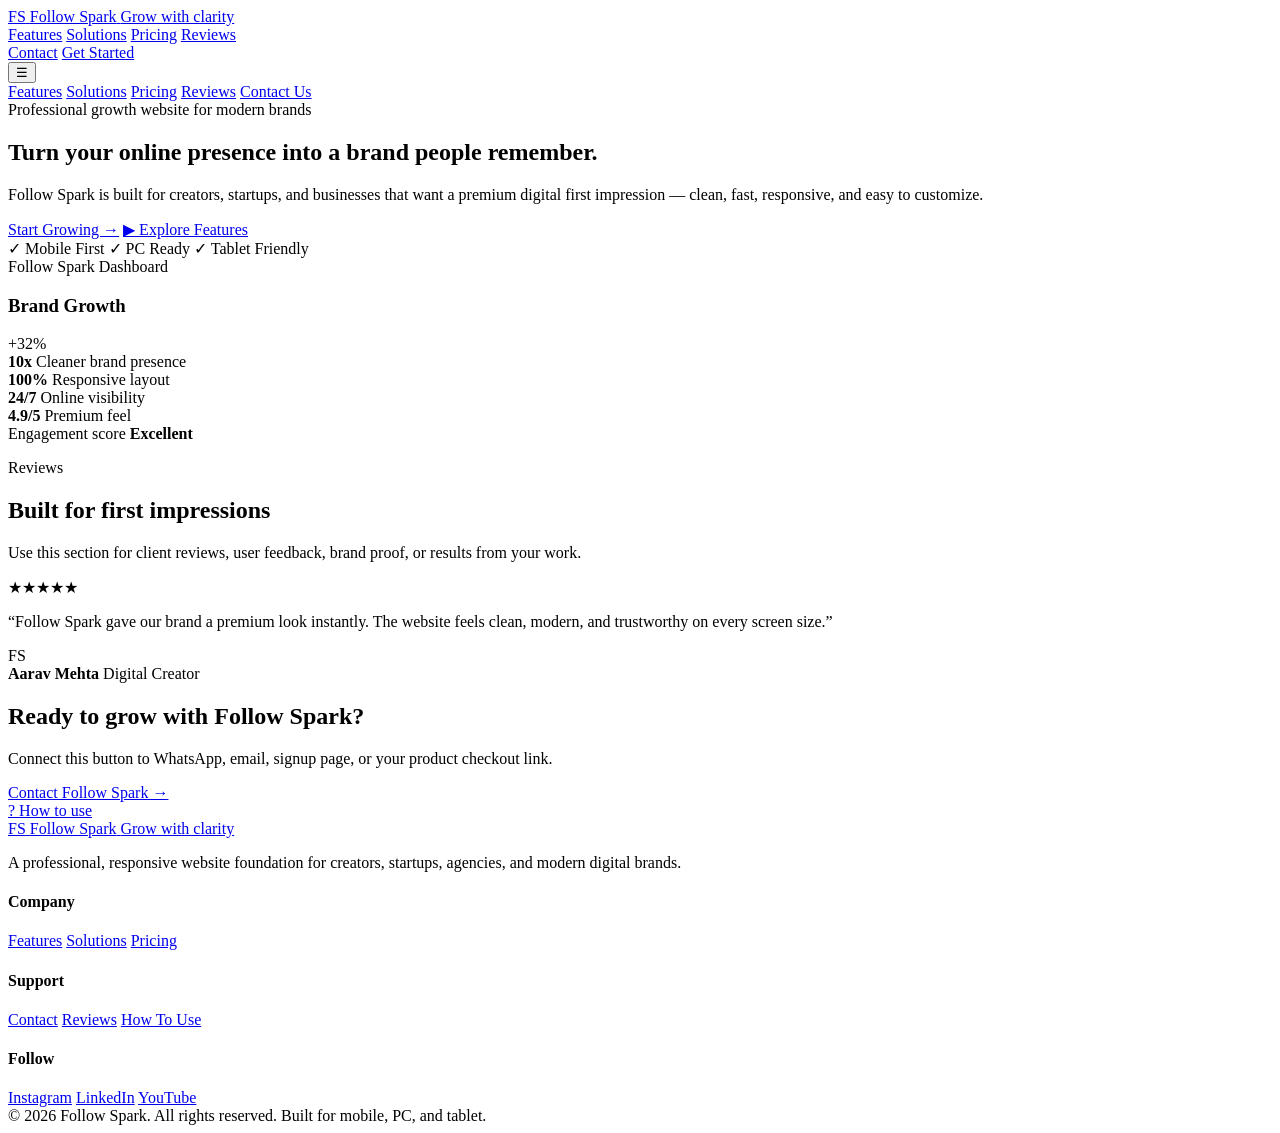
==== commit 032eda32: "Update index.html" ====
--- a/index.html
+++ b/index.html
@@ -10,1027 +10,17 @@
   <link rel="preconnect" href="https://fonts.gstatic.com" crossorigin>
   <link href="https://fonts.googleapis.com/css2?family=Inter:wght@400;500;600;700;800;900&display=swap" rel="stylesheet">
 
-  <style>
-    :root {
-      --bg: #070a12;
-      --bg-2: #0a1020;
-      --card: rgba(255, 255, 255, 0.055);
-      --card-2: rgba(255, 255, 255, 0.085);
-      --text: #ffffff;
-      --muted: #a7b0c0;
-      --muted-2: #778197;
-      --line: rgba(255, 255, 255, 0.12);
-      --cyan: #67e8f9;
-      --blue: #6366f1;
-      --pink: #d946ef;
-      --green: #86efac;
-      --yellow: #fde047;
-      --radius-xl: 28px;
-      --radius-lg: 22px;
-      --shadow: 0 24px 80px rgba(0, 0, 0, 0.35);
-      --max: 1180px;
-    }
-
-    * {
-      box-sizing: border-box;
-      margin: 0;
-      padding: 0;
-    }
-
-    html {
-      scroll-behavior: smooth;
-    }
-
-    body {
-      min-height: 100vh;
-      font-family: "Inter", system-ui, -apple-system, BlinkMacSystemFont, "Segoe UI", sans-serif;
-      background: var(--bg);
-      color: var(--text);
-      overflow-x: hidden;
-    }
-
-    body::before {
-      content: "";
-      position: fixed;
-      inset: 0;
-      z-index: -3;
-      background:
-        radial-gradient(circle at 10% 5%, rgba(103, 232, 249, 0.2), transparent 28%),
-        radial-gradient(circle at 90% 22%, rgba(217, 70, 239, 0.18), transparent 30%),
-        radial-gradient(circle at 45% 92%, rgba(99, 102, 241, 0.2), transparent 32%),
-        #070a12;
-    }
-
-    body::after {
-      content: "";
-      position: fixed;
-      inset: 0;
-      z-index: -2;
-      background-image:
-        linear-gradient(to right, rgba(255, 255, 255, 0.055) 1px, transparent 1px),
-        linear-gradient(to bottom, rgba(255, 255, 255, 0.055) 1px, transparent 1px);
-      background-size: 72px 72px;
-      mask-image: radial-gradient(ellipse at top, black 20%, transparent 72%);
-      pointer-events: none;
-    }
-
-    a {
-      color: inherit;
-      text-decoration: none;
-    }
-
-    img {
-      max-width: 100%;
-      display: block;
-    }
-
-    .container {
-      width: min(100% - 32px, var(--max));
-      margin-inline: auto;
-    }
-
-    .badge {
-      display: inline-flex;
-      align-items: center;
-      gap: 10px;
-      padding: 10px 16px;
-      border: 1px solid var(--line);
-      border-radius: 999px;
-      background: rgba(255, 255, 255, 0.06);
-      color: #d8dfeb;
-      font-size: 14px;
-      box-shadow: 0 18px 60px rgba(0, 0, 0, 0.18);
-      backdrop-filter: blur(20px);
-    }
-
-    .icon-dot {
-      width: 9px;
-      height: 9px;
-      border-radius: 50%;
-      background: linear-gradient(135deg, var(--cyan), var(--blue));
-      box-shadow: 0 0 22px rgba(103, 232, 249, 0.75);
-    }
-
-    .section-kicker {
-      font-size: 13px;
-      font-weight: 900;
-      letter-spacing: 0.26em;
-      text-transform: uppercase;
-      color: var(--cyan);
-    }
-
-    .section-title {
-      margin-top: 14px;
-      font-size: clamp(32px, 5vw, 54px);
-      line-height: 1.04;
-      letter-spacing: -0.045em;
-      font-weight: 900;
-    }
-
-    .section-text {
-      margin-top: 18px;
-      color: var(--muted);
-      line-height: 1.8;
-      font-size: 16px;
-    }
-
-    .btn {
-      display: inline-flex;
-      align-items: center;
-      justify-content: center;
-      gap: 10px;
-      min-height: 52px;
-      padding: 14px 24px;
-      border-radius: 999px;
-      font-weight: 900;
-      border: 1px solid transparent;
-      cursor: pointer;
-      transition: transform 0.25s ease, background 0.25s ease, border-color 0.25s ease;
-      white-space: nowrap;
-    }
-
-    .btn:hover {
-      transform: translateY(-2px) scale(1.015);
-    }
-
-    .btn-primary {
-      background: linear-gradient(135deg, var(--cyan), var(--blue));
-      color: #fff;
-      box-shadow: 0 18px 60px rgba(103, 232, 249, 0.18);
-    }
-
-    .btn-dark {
-      background: #080b14;
-      color: #fff;
-    }
-
-    .btn-ghost {
-      border-color: var(--line);
-      background: rgba(255, 255, 255, 0.06);
-      color: #fff;
-    }
-
-    .btn-ghost:hover {
-      background: rgba(255, 255, 255, 0.1);
-    }
-
-    /* Header */
-    .site-header {
-      position: sticky;
-      top: 0;
-      z-index: 50;
-      border-bottom: 1px solid var(--line);
-      background: rgba(7, 10, 18, 0.76);
-      backdrop-filter: blur(24px);
-    }
-
-    .navbar {
-      height: 78px;
-      display: flex;
-      align-items: center;
-      justify-content: space-between;
-      gap: 18px;
-    }
-
-    .brand {
-      display: flex;
-      align-items: center;
-      gap: 12px;
-      min-width: fit-content;
-    }
-
-    .logo-wrap {
-      position: relative;
-      width: 46px;
-      height: 46px;
-      display: grid;
-      place-items: center;
-      overflow: hidden;
-      border-radius: 18px;
-      background: #fff;
-      border: 1px solid var(--line);
-      box-shadow: 0 16px 44px rgba(103, 232, 249, 0.13);
-    }
-
-    .logo-wrap img {
-      width: 100%;
-      height: 100%;
-      object-fit: contain;
-      padding: 5px;
-    }
-
-    .logo-fallback {
-      position: absolute;
-      inset: 0;
-      display: grid;
-      place-items: center;
-      color: #080b14;
-      font-weight: 900;
-      font-size: 15px;
-      background: linear-gradient(135deg, #fff, #dffbff);
-    }
-
-    .logo-wrap img:not([src=""]):not(:broken) + .logo-fallback {
-      display: none;
-    }
-
-    .brand-name {
-      font-size: 20px;
-      line-height: 1;
-      font-weight: 900;
-      letter-spacing: -0.04em;
-    }
-
-    .brand-line {
-      margin-top: 4px;
-      color: var(--muted-2);
-      font-size: 12px;
-      font-weight: 600;
-    }
-
-    .nav-links {
-      display: flex;
-      align-items: center;
-      gap: 6px;
-      padding: 8px;
-      border: 1px solid var(--line);
-      border-radius: 999px;
-      background: rgba(255, 255, 255, 0.045);
-    }
-
-    .nav-links a {
-      padding: 10px 14px;
-      border-radius: 999px;
-      color: #c9d2e2;
-      font-size: 14px;
-      font-weight: 700;
-      transition: 0.25s ease;
-    }
-
-    .nav-links a:hover {
-      color: #fff;
-      background: rgba(255, 255, 255, 0.08);
-    }
-
-    .nav-actions {
-      display: flex;
-      align-items: center;
-      gap: 10px;
-    }
-
-    .menu-btn {
-      display: none;
-      width: 46px;
-      height: 46px;
-      border: 1px solid var(--line);
-      border-radius: 16px;
-      background: rgba(255, 255, 255, 0.06);
-      color: #fff;
-      font-size: 24px;
-      cursor: pointer;
-    }
-
-    .mobile-menu {
-      display: none;
-      border-top: 1px solid var(--line);
-      padding: 14px 0 18px;
-      background: rgba(7, 10, 18, 0.95);
-      backdrop-filter: blur(20px);
-    }
-
-    .mobile-menu a {
-      display: block;
-      padding: 14px 16px;
-      border-radius: 16px;
-      color: #d6deea;
-      font-weight: 800;
-    }
-
-    .mobile-menu a:hover {
-      background: rgba(255, 255, 255, 0.08);
-      color: #fff;
-    }
-
-    /* Hero */
-    .hero {
-      position: relative;
-      display: grid;
-      grid-template-columns: 1.05fr 0.95fr;
-      align-items: center;
-      gap: 54px;
-      padding: 96px 0 86px;
-    }
-
-    .hero-content {
-      animation: fadeUp 0.8s ease both;
-    }
-
-    .hero h1 {
-      margin-top: 22px;
-      max-width: 760px;
-      font-size: clamp(42px, 7vw, 78px);
-      line-height: 1.02;
-      letter-spacing: -0.065em;
-      font-weight: 900;
-    }
-
-    .gradient-text {
-      background: linear-gradient(135deg, #fff 8%, var(--cyan), #a5b4fc 70%, #f0abfc);
-      -webkit-background-clip: text;
-      background-clip: text;
-      color: transparent;
-    }
-
-    .hero p {
-      margin-top: 24px;
-      max-width: 660px;
-      color: var(--muted);
-      font-size: 18px;
-      line-height: 1.8;
-    }
-
-    .hero-actions {
-      margin-top: 34px;
-      display: flex;
-      flex-wrap: wrap;
-      gap: 14px;
-    }
-
-    .trust-row {
-      margin-top: 32px;
-      display: flex;
-      flex-wrap: wrap;
-      gap: 12px;
-    }
-
-    .trust-pill {
-      display: inline-flex;
-      align-items: center;
-      gap: 9px;
-      padding: 10px 14px;
-      border: 1px solid var(--line);
-      border-radius: 999px;
-      background: rgba(255, 255, 255, 0.045);
-      color: #d4dbea;
-      font-size: 14px;
-      font-weight: 700;
-    }
-
-    .check {
-      color: var(--green);
-      font-weight: 900;
-    }
-
-    .dashboard-shell {
-      position: relative;
-      animation: fadeUp 0.8s ease 0.12s both;
-    }
-
-    .dashboard-shell::before {
-      content: "";
-      position: absolute;
-      inset: -18px;
-      border-radius: 40px;
-      background: linear-gradient(135deg, rgba(103, 232, 249, 0.24), rgba(99, 102, 241, 0.18), rgba(217, 70, 239, 0.22));
-      filter: blur(24px);
-      z-index: -1;
-    }
-
-    .dashboard-card {
-      border: 1px solid var(--line);
-      border-radius: 34px;
-      padding: 16px;
-      background: rgba(255, 255, 255, 0.065);
-      box-shadow: var(--shadow);
-      backdrop-filter: blur(22px);
-    }
-
-    .dashboard-inner {
-      border: 1px solid var(--line);
-      border-radius: 26px;
-      background: rgba(10, 16, 32, 0.9);
-      padding: 24px;
-    }
-
-    .dash-top {
-      display: flex;
-      justify-content: space-between;
-      gap: 16px;
-      align-items: flex-start;
-      margin-bottom: 22px;
-    }
-
-    .dash-top span {
-      color: var(--muted-2);
-      font-size: 14px;
-      font-weight: 700;
-    }
-
-    .dash-top h3 {
-      margin-top: 5px;
-      font-size: 25px;
-      letter-spacing: -0.04em;
-    }
-
-    .growth-badge {
-      padding: 8px 12px;
-      border-radius: 999px;
-      color: var(--green);
-      background: rgba(134, 239, 172, 0.1);
-      font-size: 14px;
-      font-weight: 900;
-      white-space: nowrap;
-    }
-
-    .stats-grid {
-      display: grid;
-      grid-template-columns: repeat(2, 1fr);
-      gap: 14px;
-    }
-
-    .stat-card {
-      padding: 18px;
-      border: 1px solid var(--line);
-      border-radius: 24px;
-      background: rgba(255, 255, 255, 0.045);
-    }
-
-    .stat-card strong {
-      display: block;
-      font-size: 31px;
-      letter-spacing: -0.05em;
-    }
-
-    .stat-card span {
-      display: block;
-      margin-top: 5px;
-      color: var(--muted-2);
-      font-size: 13px;
-      line-height: 1.35;
-      font-weight: 700;
-    }
-
-    .chart-card {
-      margin-top: 16px;
-      padding: 20px;
-      border: 1px solid var(--line);
-      border-radius: 26px;
-      background: linear-gradient(135deg, rgba(103, 232, 249, 0.12), rgba(99, 102, 241, 0.11), rgba(217, 70, 239, 0.12));
-    }
-
-    .chart-head {
-      display: flex;
-      align-items: center;
-      justify-content: space-between;
-      color: #cfd8e8;
-      font-size: 14px;
-      font-weight: 800;
-    }
-
-    .chart-head b {
-      color: #bff8ff;
-    }
-
-    .bars {
-      height: 170px;
-      margin-top: 22px;
-      display: flex;
-      align-items: end;
-      gap: 10px;
-    }
-
-    .bar {
-      flex: 1;
-      min-width: 10px;
-      border-radius: 999px 999px 8px 8px;
-      background: linear-gradient(to top, var(--cyan), #fff);
-      animation: growBar 1s ease both;
-      opacity: 0.95;
-    }
-
-    .bar:nth-child(1) { height: 42%; animation-delay: 0.05s; }
-    .bar:nth-child(2) { height: 58%; animation-delay: 0.1s; }
-    .bar:nth-child(3) { height: 45%; animation-delay: 0.15s; }
-    .bar:nth-child(4) { height: 70%; animation-delay: 0.2s; }
-    .bar:nth-child(5) { height: 64%; animation-delay: 0.25s; }
-    .bar:nth-child(6) { height: 82%; animation-delay: 0.3s; }
-    .bar:nth-child(7) { height: 76%; animation-delay: 0.35s; }
-    .bar:nth-child(8) { height: 92%; animation-delay: 0.4s; }
-    .bar:nth-child(9) { height: 88%; animation-delay: 0.45s; }
-
-    /* Sections */
-    .section {
-      padding: 84px 0;
-    }
-
-    .center {
-      text-align: center;
-      max-width: 760px;
-      margin: 0 auto;
-    }
-
-    .feature-grid {
-      margin-top: 48px;
-      display: grid;
-      grid-template-columns: repeat(3, 1fr);
-      gap: 22px;
-    }
-
-    .feature-card,
-    .pricing-card,
-    .review-card,
-    .solution-card {
-      border: 1px solid var(--line);
-      background: var(--card);
-      border-radius: var(--radius-xl);
-      box-shadow: 0 18px 60px rgba(0, 0, 0, 0.16);
-    }
-
-    .feature-card {
-      padding: 30px;
-      transition: transform 0.25s ease, border-color 0.25s ease, background 0.25s ease;
-    }
-
-    .feature-card:hover {
-      transform: translateY(-6px);
-      border-color: rgba(103, 232, 249, 0.38);
-      background: var(--card-2);
-    }
-
-    .feature-icon {
-      width: 56px;
-      height: 56px;
-      display: grid;
-      place-items: center;
-      border-radius: 20px;
-      color: var(--cyan);
-      background: rgba(103, 232, 249, 0.1);
-      border: 1px solid rgba(103, 232, 249, 0.22);
-      font-size: 25px;
-      margin-bottom: 22px;
-    }
-
-    .feature-card h3 {
-      font-size: 22px;
-      letter-spacing: -0.03em;
-    }
-
-    .feature-card p {
-      margin-top: 12px;
-      color: var(--muted);
-      line-height: 1.75;
-    }
-
-    .split-section {
-      border-block: 1px solid var(--line);
-      background: rgba(255, 255, 255, 0.026);
-    }
-
-    .split-grid {
-      display: grid;
-      grid-template-columns: 0.82fr 1.18fr;
-      gap: 54px;
-      align-items: center;
-    }
-
-    .solutions-grid {
-      display: grid;
-      grid-template-columns: repeat(2, 1fr);
-      gap: 14px;
-    }
-
-    .solution-card {
-      display: flex;
-      align-items: center;
-      gap: 12px;
-      padding: 20px;
-      font-weight: 800;
-      color: #e3e9f4;
-      background: rgba(10, 16, 32, 0.75);
-    }
-
-    .pricing-head {
-      display: flex;
-      align-items: end;
-      justify-content: space-between;
-      gap: 32px;
-      margin-bottom: 44px;
-    }
-
-    .pricing-head > div {
-      max-width: 720px;
-    }
-
-    .pricing-head p {
-      max-width: 460px;
-      color: var(--muted);
-      line-height: 1.8;
-    }
-
-    .pricing-grid {
-      display: grid;
-      grid-template-columns: repeat(3, 1fr);
-      gap: 22px;
-    }
-
-    .pricing-card {
-      position: relative;
-      padding: 30px;
-    }
-
-    .pricing-card.popular {
-      border-color: rgba(103, 232, 249, 0.42);
-      background: linear-gradient(135deg, rgba(103, 232, 249, 0.13), rgba(99, 102, 241, 0.12), rgba(217, 70, 239, 0.13));
-    }
-
-    .popular-tag {
-      position: absolute;
-      top: 24px;
-      right: 24px;
-      padding: 7px 11px;
-      border-radius: 999px;
-      background: var(--cyan);
-      color: #071018;
-      font-size: 12px;
-      font-weight: 900;
-    }
-
-    .pricing-card h3 {
-      font-size: 25px;
-      letter-spacing: -0.04em;
-    }
-
-    .pricing-card .desc {
-      margin-top: 10px;
-      color: var(--muted);
-      line-height: 1.6;
-    }
-
-    .price {
-      margin-top: 24px;
-      display: flex;
-      align-items: end;
-      gap: 4px;
-    }
-
-    .price strong {
-      font-size: 48px;
-      letter-spacing: -0.06em;
-    }
-
-    .price span {
-      padding-bottom: 9px;
-      color: var(--muted-2);
-      font-weight: 700;
-    }
-
-    .pricing-card ul {
-      margin-top: 28px;
-      list-style: none;
-      display: grid;
-      gap: 15px;
-      color: #d6deea;
-    }
-
-    .pricing-card li {
-      display: flex;
-      gap: 11px;
-      line-height: 1.5;
-    }
-
-    .pricing-card .btn {
-      width: 100%;
-      margin-top: 30px;
-    }
-
-    .review-box {
-      border: 1px solid var(--line);
-      border-radius: 34px;
-      padding: 42px;
-      background: linear-gradient(135deg, rgba(255, 255, 255, 0.085), rgba(255, 255, 255, 0.026));
-      box-shadow: var(--shadow);
-    }
-
-    .review-grid {
-      display: grid;
-      grid-template-columns: 0.9fr 1.1fr;
-      gap: 42px;
-      align-items: center;
-    }
-
-    .review-card {
-      padding: 30px;
-      background: rgba(7, 10, 18, 0.72);
-    }
-
-    .stars {
-      color: var(--yellow);
-      letter-spacing: 3px;
-      font-size: 18px;
-    }
-
-    .quote {
-      margin-top: 18px;
-      color: #e2e8f0;
-      font-size: 20px;
-      line-height: 1.75;
-    }
-
-    .person {
-      display: flex;
-      align-items: center;
-      gap: 14px;
-      margin-top: 24px;
-    }
-
-    .avatar {
-      width: 50px;
-      height: 50px;
-      display: grid;
-      place-items: center;
-      border-radius: 50%;
-      background: linear-gradient(135deg, var(--cyan), var(--blue));
-      color: #071018;
-      font-weight: 900;
-    }
-
-    .person strong {
-      display: block;
-    }
-
-    .person span {
-      display: block;
-      margin-top: 3px;
-      color: var(--muted-2);
-      font-size: 14px;
-      font-weight: 700;
-    }
-
-    .cta {
-      padding-bottom: 84px;
-    }
-
-    .cta-box {
-      position: relative;
-      overflow: hidden;
-      border-radius: 34px;
-      background: #fff;
-      color: #071018;
-      text-align: center;
-      padding: 64px 28px;
-      box-shadow: 0 26px 90px rgba(103, 232, 249, 0.12);
-    }
-
-    .cta-box::before,
-    .cta-box::after {
-      content: "";
-      position: absolute;
-      width: 180px;
-      height: 180px;
-      border-radius: 50%;
-      filter: blur(48px);
-      opacity: 0.7;
-    }
-
-    .cta-box::before {
-      background: var(--cyan);
-      top: -60px;
-      left: -30px;
-    }
-
-    .cta-box::after {
-      background: var(--blue);
-      bottom: -70px;
-      right: -30px;
-    }
-
-    .cta-content {
-      position: relative;
-      z-index: 1;
-      max-width: 760px;
-      margin: 0 auto;
-    }
-
-    .cta h2 {
-      font-size: clamp(32px, 5vw, 54px);
-      line-height: 1.05;
-      letter-spacing: -0.05em;
-      font-weight: 900;
-    }
-
-    .cta p {
-      margin: 18px auto 0;
-      max-width: 620px;
-      color: #526073;
-      line-height: 1.8;
-    }
-
-    .cta .btn {
-      margin-top: 28px;
-    }
-
-    /* Footer */
-    .footer {
-      border-top: 1px solid var(--line);
-      background: rgba(5, 7, 17, 0.94);
-    }
-
-    .footer-grid {
-      display: grid;
-      grid-template-columns: 1.35fr 0.75fr 0.75fr 0.75fr;
-      gap: 42px;
-      padding: 54px 0;
-    }
-
-    .footer-about p {
-      margin-top: 18px;
-      max-width: 360px;
-      color: var(--muted-2);
-      line-height: 1.8;
-    }
-
-    .footer h4 {
-      font-size: 15px;
-      margin-bottom: 16px;
-    }
-
-    .footer-links {
-      display: grid;
-      gap: 12px;
-    }
-
-    .footer-links a {
-      color: var(--muted-2);
-      font-size: 14px;
-      font-weight: 700;
-      transition: 0.2s ease;
-    }
-
-    .footer-links a:hover {
-      color: #fff;
-    }
-
-    .footer-bottom {
-      border-top: 1px solid var(--line);
-      padding: 22px 0;
-      text-align: center;
-      color: var(--muted-2);
-      font-size: 14px;
-      font-weight: 600;
-    }
-
-    @keyframes fadeUp {
-      from {
-        opacity: 0;
-        transform: translateY(24px);
-      }
-      to {
-        opacity: 1;
-        transform: translateY(0);
-      }
-    }
-
-    @keyframes growBar {
-      from {
-        transform: scaleY(0.25);
-        transform-origin: bottom;
-      }
-      to {
-        transform: scaleY(1);
-        transform-origin: bottom;
-      }
-    }
-
-    @media (max-width: 1024px) {
-      .nav-links,
-      .nav-actions {
-        display: none;
-      }
-
-      .menu-btn {
-        display: block;
-      }
-
-      .mobile-menu.active {
-        display: block;
-      }
-
-      .hero {
-        grid-template-columns: 1fr;
-        padding-top: 72px;
-        text-align: center;
-      }
-
-      .hero p,
-      .hero h1 {
-        margin-inline: auto;
-      }
-
-      .hero-actions,
-      .trust-row {
-        justify-content: center;
-      }
-
-      .split-grid,
-      .review-grid {
-        grid-template-columns: 1fr;
-      }
-
-      .pricing-head {
-        display: block;
-      }
-
-      .pricing-head p {
-        margin-top: 18px;
-      }
-    }
-
-    @media (max-width: 820px) {
-      .feature-grid,
-      .pricing-grid,
-      .footer-grid {
-        grid-template-columns: 1fr;
-      }
-
-      .solutions-grid,
-      .stats-grid {
-        grid-template-columns: 1fr;
-      }
-
-      .section {
-        padding: 68px 0;
-      }
-
-      .review-box {
-        padding: 28px;
-      }
-    }
-
-    @media (max-width: 540px) {
-      .container {
-        width: min(100% - 22px, var(--max));
-      }
-
-      .navbar {
-        height: 70px;
-      }
-
-      .brand-line {
-        display: none;
-      }
-
-      .logo-wrap {
-        width: 42px;
-        height: 42px;
-        border-radius: 16px;
-      }
-
-      .brand-name {
-        font-size: 18px;
-      }
-
-      .hero {
-        padding: 56px 0 60px;
-      }
-
-      .hero-actions .btn,
-      .cta .btn {
-        width: 100%;
-      }
-
-      .dashboard-inner {
-        padding: 18px;
-      }
-
-      .dash-top {
-        flex-direction: column;
-      }
-
-      .bars {
-        gap: 7px;
-      }
-
-      .feature-card,
-      .pricing-card,
-      .review-card {
-        padding: 24px;
-      }
-
-      .quote {
-        font-size: 18px;
-      }
-    }
-  </style>
+  <link rel="stylesheet" href="styles.css" />
 </head>
 <body>
   <header class="site-header">
     <div class="container navbar">
-      <a class="brand" href="#" aria-label="Follow Spark Home">
+      <a class="brand" href="index.html" aria-label="Follow Spark Home">
         <span class="logo-wrap">
-          <!-- Put your logo file in the same folder as index.html and name it: logo.png -->
           <img src="logo.png" alt="Follow Spark logo" onerror="this.style.display='none'" />
           <span class="logo-fallback">FS</span>
         </span>
+
         <span>
           <span class="brand-name">Follow Spark</span>
           <span class="brand-line">Grow with clarity</span>
@@ -1038,15 +28,15 @@
       </a>
 
       <nav class="nav-links" aria-label="Main navigation">
-        <a href="#features">Features</a>
-        <a href="#solutions">Solutions</a>
-        <a href="#pricing">Pricing</a>
-        <a href="#reviews">Reviews</a>
+        <a href="features.html">Features</a>
+        <a href="solutions.html">Solutions</a>
+        <a href="pricing.html">Pricing</a>
+        <a href="index.html#reviews">Reviews</a>
       </nav>
 
       <div class="nav-actions">
-        <a class="btn btn-ghost" href="#contact">Contact</a>
-        <a class="btn btn-primary" href="#pricing">Get Started</a>
+        <a class="btn btn-ghost" href="index.html#contact">Contact</a>
+        <a class="btn btn-primary" href="pricing.html">Get Started</a>
       </div>
 
       <button class="menu-btn" id="menuBtn" aria-label="Open menu">☰</button>
@@ -1054,11 +44,11 @@
 
     <div class="mobile-menu" id="mobileMenu">
       <div class="container">
-        <a href="#features">Features</a>
-        <a href="#solutions">Solutions</a>
-        <a href="#pricing">Pricing</a>
-        <a href="#reviews">Reviews</a>
-        <a href="#contact">Contact Us</a>
+        <a href="features.html">Features</a>
+        <a href="solutions.html">Solutions</a>
+        <a href="pricing.html">Pricing</a>
+        <a href="index.html#reviews">Reviews</a>
+        <a href="index.html#contact">Contact Us</a>
       </div>
     </div>
   </header>
@@ -1066,21 +56,29 @@
   <main>
     <section class="container hero">
       <div class="hero-content">
-        <span class="badge"><span class="icon-dot"></span> Professional growth website for modern brands</span>
-        <h1>Turn your online presence into a <span class="gradient-text">brand people remember.</span></h1>
+        <span class="badge">
+          <span class="icon-dot"></span>
+          Professional growth website for modern brands
+        </span>
+
+        <h1>
+          Turn your online presence into a
+          <span class="gradient-text">brand people remember.</span>
+        </h1>
+
         <p>
           Follow Spark is built for creators, startups, and businesses that want a premium digital first impression — clean, fast, responsive, and easy to customize.
         </p>
 
         <div class="hero-actions">
-          <a class="btn btn-primary" href="#pricing">Start Growing →</a>
-          <a class="btn btn-ghost" href="#features">▶ Explore Features</a>
+          <a class="btn btn-primary" href="pricing.html">Start Growing →</a>
+          <a class="btn btn-ghost" href="features.html">▶ Explore Features</a>
         </div>
 
         <div class="trust-row">
-          <span class="trust-pill"><span class="check">✓</span> Responsive</span>
-          <span class="trust-pill"><span class="check">✓</span> Premium UI</span>
-          <span class="trust-pill"><span class="check">✓</span> GitHub Ready</span>
+          <span class="trust-pill"><span class="check">✓</span> Mobile First</span>
+          <span class="trust-pill"><span class="check">✓</span> PC Ready</span>
+          <span class="trust-pill"><span class="check">✓</span> Tablet Friendly</span>
         </div>
       </div>
 
@@ -1096,10 +94,25 @@
             </div>
 
             <div class="stats-grid">
-              <div class="stat-card"><strong>10x</strong><span>Cleaner brand presence</span></div>
-              <div class="stat-card"><strong>100%</strong><span>Responsive layout</span></div>
-              <div class="stat-card"><strong>24/7</strong><span>Online visibility</span></div>
-              <div class="stat-card"><strong>4.9/5</strong><span>Premium feel</span></div>
+              <div class="stat-card">
+                <strong>10x</strong>
+                <span>Cleaner brand presence</span>
+              </div>
+
+              <div class="stat-card">
+                <strong>100%</strong>
+                <span>Responsive layout</span>
+              </div>
+
+              <div class="stat-card">
+                <strong>24/7</strong>
+                <span>Online visibility</span>
+              </div>
+
+              <div class="stat-card">
+                <strong>4.9/5</strong>
+                <span>Premium feel</span>
+              </div>
             </div>
 
             <div class="chart-card">
@@ -1107,6 +120,7 @@
                 <span>Engagement score</span>
                 <b>Excellent</b>
               </div>
+
               <div class="bars" aria-label="Growth chart">
                 <span class="bar"></span>
                 <span class="bar"></span>
@@ -1120,106 +134,6 @@
               </div>
             </div>
           </div>
-        </div>
-      </div>
-    </section>
-
-    <section class="section" id="features">
-      <div class="container">
-        <div class="center">
-          <p class="section-kicker">Features</p>
-          <h2 class="section-title">Made to look professional everywhere</h2>
-          <p class="section-text">Mobile, tablet, and desktop layouts are handled with responsive sections, flexible grids, and clean spacing.</p>
-        </div>
-
-        <div class="feature-grid">
-          <article class="feature-card">
-            <div class="feature-icon">↗</div>
-            <h3>Smart Growth</h3>
-            <p>Build a strong online presence with a clean, conversion-focused landing page experience.</p>
-          </article>
-          <article class="feature-card">
-            <div class="feature-icon">👥</div>
-            <h3>Audience Ready</h3>
-            <p>Designed for creators, startups, agencies, communities, and digital brands that want trust fast.</p>
-          </article>
-          <article class="feature-card">
-            <div class="feature-icon">◆</div>
-            <h3>Professional Trust</h3>
-            <p>Premium spacing, polished sections, and strong visual hierarchy for a serious brand look.</p>
-          </article>
-        </div>
-      </div>
-    </section>
-
-    <section class="section split-section" id="solutions">
-      <div class="container split-grid">
-        <div>
-          <p class="section-kicker">Solutions</p>
-          <h2 class="section-title">Use it for any modern brand</h2>
-          <p class="section-text">Follow Spark can become a service website, creator landing page, startup homepage, or app launch page. Just edit the text and links.</p>
-        </div>
-
-        <div class="solutions-grid">
-          <div class="solution-card"><span class="check">✓</span> Creator brand landing page</div>
-          <div class="solution-card"><span class="check">✓</span> Social growth service website</div>
-          <div class="solution-card"><span class="check">✓</span> Startup launch page</div>
-          <div class="solution-card"><span class="check">✓</span> Agency portfolio website</div>
-          <div class="solution-card"><span class="check">✓</span> Community platform homepage</div>
-          <div class="solution-card"><span class="check">✓</span> App or product marketing page</div>
-        </div>
-      </div>
-    </section>
-
-    <section class="section" id="pricing">
-      <div class="container">
-        <div class="pricing-head">
-          <div>
-            <p class="section-kicker">Pricing</p>
-            <h2 class="section-title">Simple plans, premium presentation</h2>
-          </div>
-          <p>Edit these cards into service packages, subscription plans, product tiers, or portfolio highlights.</p>
-        </div>
-
-        <div class="pricing-grid">
-          <article class="pricing-card">
-            <h3>Starter</h3>
-            <p class="desc">Perfect for a simple launch.</p>
-            <div class="price"><strong>₹99</strong><span>/project</span></div>
-            <ul>
-              <li><span class="check">✓</span> Up to 1k like on reel</li>
-              <li><span class="check">✓</span> Up to 100 comments reel</li>
-              <li><span class="check">✓</span> 500 Followers reach boost</li>
-            </ul>
-            <a class="btn btn-ghost" href="#contact">Choose Starter</a>
-          </article>
-
-          <article class="pricing-card popular">
-            <span class="popular-tag">Most Popular</span>
-            <h3>Growth</h3>
-            <p class="desc">Best for professional brands.</p>
-            <div class="price"><strong>₹499</strong><span>/project</span></div>
-            <ul>
-              <li><span class="check">✓</span> Up to 1k like across 10 reels</li>
-              <li><span class="check">✓</span> Up to 100 comments across 10 reels</li>
-              <li><span class="check">✓</span> Up to 1k Followers boost</li>
-              <li><span class="check">✓</span> repost support included</li>
-            </ul>
-            <a class="btn btn-primary" href="#contact">Choose Growth</a>
-          </article>
-
-          <article class="pricing-card">
-            <h3>Scale</h3>
-            <p class="desc">For brands ready to expand.</p>
-            <div class="price"><strong>₹999</strong><span>/project</span></div>
-            <ul>
-              <li><span class="check">✓</span> Up to 10k like across 10 reels </li>
-              <li><span class="check">✓</span> Up to 1k comments across 10 reels</li>
-              <li><span class="check">✓</span> Up to 5k followers boost </li>
-              <li><span class="check">✓</span> 100 repost across 10 reels</li>
-            </ul>
-            <a class="btn btn-ghost" href="#contact">Choose Scale</a>
-          </article>
         </div>
       </div>
     </section>
@@ -1230,12 +144,18 @@
           <div>
             <p class="section-kicker">Reviews</p>
             <h2 class="section-title">Built for first impressions</h2>
-            <p class="section-text">Use this section for client reviews, user feedback, brand proof, or results from your work.</p>
+            <p class="section-text">
+              Use this section for client reviews, user feedback, brand proof, or results from your work.
+            </p>
           </div>
 
           <article class="review-card">
             <div class="stars">★★★★★</div>
-            <p class="quote">“Follow Spark gave our brand a premium look instantly. The website feels clean, modern, and trustworthy on every screen size.”</p>
+
+            <p class="quote">
+              “Follow Spark gave our brand a premium look instantly. The website feels clean, modern, and trustworthy on every screen size.”
+            </p>
+
             <div class="person">
               <div class="avatar">FS</div>
               <div>
@@ -1253,45 +173,53 @@
         <div class="cta-box">
           <div class="cta-content">
             <h2>Ready to grow with Follow Spark?</h2>
-            <p>Connect this button to WhatsApp, email, signup page, or your product checkout link.</p>
+            <p>
+              Connect this button to WhatsApp, email, signup page, or your product checkout link.
+            </p>
             <a class="btn btn-dark" href="mailto:hello@followspark.com">Contact Follow Spark →</a>
           </div>
         </div>
       </div>
     </section>
   </main>
+
+  <a class="how-floating" href="how.html">? How to use</a>
 
   <footer class="footer">
     <div class="container footer-grid">
       <div class="footer-about">
-        <a class="brand" href="#">
+        <a class="brand" href="index.html">
           <span class="logo-wrap">
             <img src="logo.png" alt="Follow Spark logo" onerror="this.style.display='none'" />
             <span class="logo-fallback">FS</span>
           </span>
+
           <span>
             <span class="brand-name">Follow Spark</span>
             <span class="brand-line">Grow with clarity</span>
           </span>
         </a>
-        <p>A professional, responsive website foundation for creators, startups, agencies, and modern digital brands.</p>
+
+        <p>
+          A professional, responsive website foundation for creators, startups, agencies, and modern digital brands.
+        </p>
       </div>
 
       <div>
         <h4>Company</h4>
         <div class="footer-links">
-          <a href="#features">Features</a>
-          <a href="#solutions">Solutions</a>
-          <a href="#pricing">Pricing</a>
+          <a href="features.html">Features</a>
+          <a href="solutions.html">Solutions</a>
+          <a href="pricing.html">Pricing</a>
         </div>
       </div>
 
       <div>
         <h4>Support</h4>
         <div class="footer-links">
-          <a href="#contact">Contact</a>
-          <a href="#reviews">Reviews</a>
-          <a href="#">Privacy</a>
+          <a href="index.html#contact">Contact</a>
+          <a href="index.html#reviews">Reviews</a>
+          <a href="how.html">How To Use</a>
         </div>
       </div>
 
@@ -1306,25 +234,13 @@
     </div>
 
     <div class="footer-bottom">
-      <div class="container">© 2026 Follow Spark. All rights reserved. Built for mobile, tablet, and desktop.</div>
+      <div class="container">
+        © 2026 Follow Spark. All rights reserved. Built for mobile, PC, and tablet.
+      </div>
     </div>
   </footer>
 
-  <script>
-    const menuBtn = document.getElementById("menuBtn");
-    const mobileMenu = document.getElementById("mobileMenu");
-
-    menuBtn.addEventListener("click", () => {
-      mobileMenu.classList.toggle("active");
-      menuBtn.textContent = mobileMenu.classList.contains("active") ? "×" : "☰";
-    });
-
-    document.querySelectorAll(".mobile-menu a").forEach((link) => {
-      link.addEventListener("click", () => {
-        mobileMenu.classList.remove("active");
-        menuBtn.textContent = "☰";
-      });
-    });
-  </script>
+  <script src="script.js"></script>
 </body>
 </html>
+
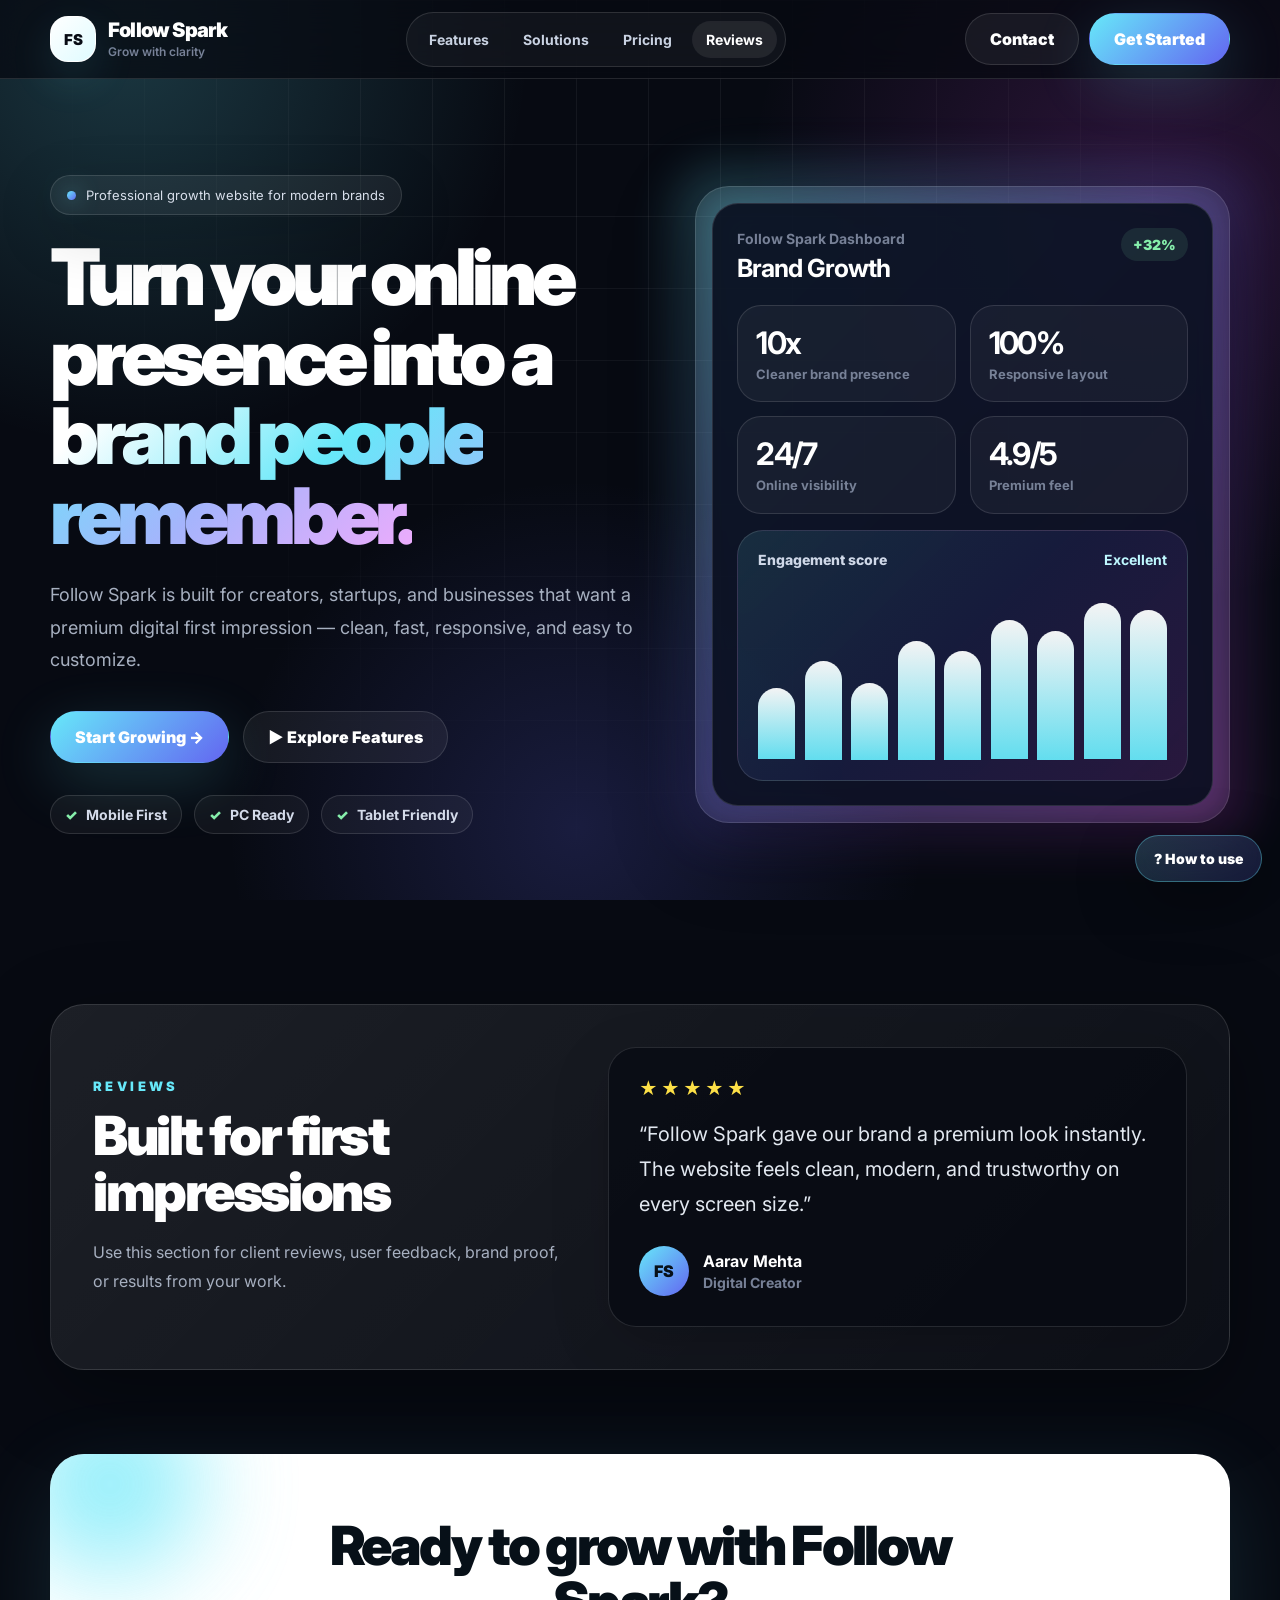
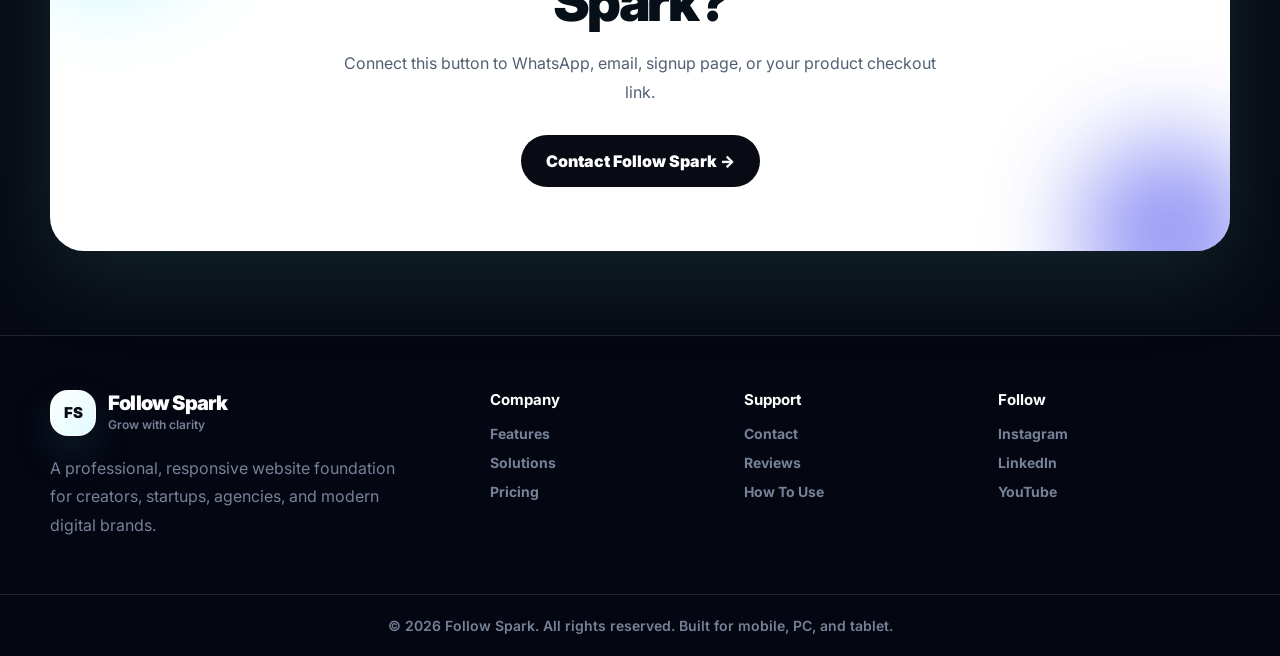
==== commit b97e98d7: "Update index.html" ====
--- a/index.html
+++ b/index.html
@@ -10,7 +10,7 @@
   <link rel="preconnect" href="https://fonts.gstatic.com" crossorigin>
   <link href="https://fonts.googleapis.com/css2?family=Inter:wght@400;500;600;700;800;900&display=swap" rel="stylesheet">
 
-  <link rel="stylesheet" href="styles.css" />
+  <link rel="stylesheet" href="style.css" />
 </head>
 <body>
   <header class="site-header">
--- a/style.css
+++ b/style.css
@@ -0,0 +1,1127 @@
+/* Follow Spark - Professional CSS */
+/* Mobile first → PC → Tablet adjustments included */
+
+:root {
+  --bg: #070a12;
+  --bg-2: #0a1020;
+  --card: rgba(255, 255, 255, 0.055);
+  --card-2: rgba(255, 255, 255, 0.085);
+  --text: #ffffff;
+  --muted: #a7b0c0;
+  --muted-2: #778197;
+  --line: rgba(255, 255, 255, 0.12);
+  --cyan: #67e8f9;
+  --blue: #6366f1;
+  --pink: #d946ef;
+  --green: #86efac;
+  --yellow: #fde047;
+  --radius-xl: 28px;
+  --shadow: 0 24px 80px rgba(0, 0, 0, 0.35);
+  --max: 1180px;
+}
+
+* {
+  box-sizing: border-box;
+  margin: 0;
+  padding: 0;
+}
+
+html {
+  scroll-behavior: smooth;
+  -webkit-text-size-adjust: 100%;
+}
+
+body {
+  min-height: 100vh;
+  font-family: "Inter", system-ui, -apple-system, BlinkMacSystemFont, "Segoe UI", sans-serif;
+  background: var(--bg);
+  color: var(--text);
+  overflow-x: hidden;
+}
+
+body::before {
+  content: "";
+  position: fixed;
+  inset: 0;
+  z-index: -3;
+  background:
+    radial-gradient(circle at 10% 5%, rgba(103, 232, 249, 0.2), transparent 28%),
+    radial-gradient(circle at 90% 22%, rgba(217, 70, 239, 0.18), transparent 30%),
+    radial-gradient(circle at 45% 92%, rgba(99, 102, 241, 0.2), transparent 32%),
+    #070a12;
+}
+
+body::after {
+  content: "";
+  position: fixed;
+  inset: 0;
+  z-index: -2;
+  background-image:
+    linear-gradient(to right, rgba(255, 255, 255, 0.055) 1px, transparent 1px),
+    linear-gradient(to bottom, rgba(255, 255, 255, 0.055) 1px, transparent 1px);
+  background-size: 72px 72px;
+  mask-image: radial-gradient(ellipse at top, black 20%, transparent 72%);
+  pointer-events: none;
+}
+
+a {
+  color: inherit;
+  text-decoration: none;
+}
+
+img {
+  max-width: 100%;
+  display: block;
+}
+
+.container {
+  width: min(100% - 22px, var(--max));
+  margin-inline: auto;
+}
+
+.badge {
+  display: inline-flex;
+  align-items: center;
+  gap: 10px;
+  padding: 10px 16px;
+  border: 1px solid var(--line);
+  border-radius: 999px;
+  background: rgba(255, 255, 255, 0.06);
+  color: #d8dfeb;
+  font-size: 13px;
+  line-height: 1.4;
+  box-shadow: 0 18px 60px rgba(0, 0, 0, 0.18);
+  backdrop-filter: blur(20px);
+}
+
+.icon-dot {
+  width: 9px;
+  height: 9px;
+  flex: 0 0 9px;
+  border-radius: 50%;
+  background: linear-gradient(135deg, var(--cyan), var(--blue));
+  box-shadow: 0 0 22px rgba(103, 232, 249, 0.75);
+}
+
+.section-kicker {
+  font-size: 13px;
+  font-weight: 900;
+  letter-spacing: 0.26em;
+  text-transform: uppercase;
+  color: var(--cyan);
+}
+
+.section-title {
+  margin-top: 14px;
+  font-size: clamp(32px, 10vw, 54px);
+  line-height: 1.04;
+  letter-spacing: -0.045em;
+  font-weight: 900;
+}
+
+.section-text {
+  margin-top: 18px;
+  color: var(--muted);
+  line-height: 1.8;
+  font-size: 16px;
+}
+
+.btn {
+  display: inline-flex;
+  align-items: center;
+  justify-content: center;
+  gap: 10px;
+  min-height: 52px;
+  padding: 14px 24px;
+  border-radius: 999px;
+  font-weight: 900;
+  border: 1px solid transparent;
+  cursor: pointer;
+  transition:
+    transform 0.25s ease,
+    background 0.25s ease,
+    border-color 0.25s ease,
+    box-shadow 0.25s ease;
+  white-space: nowrap;
+}
+
+.btn:hover {
+  transform: translateY(-2px) scale(1.015);
+}
+
+.btn-primary {
+  background: linear-gradient(135deg, var(--cyan), var(--blue));
+  color: #fff;
+  box-shadow: 0 18px 60px rgba(103, 232, 249, 0.18);
+}
+
+.btn-dark {
+  background: #080b14;
+  color: #fff;
+}
+
+.btn-ghost {
+  border-color: var(--line);
+  background: rgba(255, 255, 255, 0.06);
+  color: #fff;
+}
+
+.btn-ghost:hover {
+  background: rgba(255, 255, 255, 0.1);
+}
+
+/* Header */
+
+.site-header {
+  position: sticky;
+  top: 0;
+  z-index: 50;
+  border-bottom: 1px solid var(--line);
+  background: rgba(7, 10, 18, 0.76);
+  backdrop-filter: blur(24px);
+}
+
+.navbar {
+  min-height: 70px;
+  display: flex;
+  align-items: center;
+  justify-content: space-between;
+  gap: 14px;
+}
+
+.brand {
+  display: flex;
+  align-items: center;
+  gap: 12px;
+  min-width: fit-content;
+}
+
+.logo-wrap {
+  position: relative;
+  width: 42px;
+  height: 42px;
+  display: grid;
+  place-items: center;
+  overflow: hidden;
+  border-radius: 16px;
+  background: #fff;
+  border: 1px solid var(--line);
+  box-shadow: 0 16px 44px rgba(103, 232, 249, 0.13);
+}
+
+.logo-wrap img {
+  position: relative;
+  z-index: 2;
+  width: 100%;
+  height: 100%;
+  object-fit: contain;
+  padding: 5px;
+}
+
+.logo-fallback {
+  position: absolute;
+  inset: 0;
+  display: grid;
+  place-items: center;
+  color: #080b14;
+  font-weight: 900;
+  font-size: 15px;
+  background: linear-gradient(135deg, #fff, #dffbff);
+  z-index: 1;
+}
+
+.brand-name {
+  display: block;
+  font-size: 18px;
+  line-height: 1;
+  font-weight: 900;
+  letter-spacing: -0.04em;
+}
+
+.brand-line {
+  display: none;
+  margin-top: 4px;
+  color: var(--muted-2);
+  font-size: 12px;
+  font-weight: 600;
+}
+
+.nav-links,
+.nav-actions {
+  display: none;
+}
+
+.menu-btn {
+  display: grid;
+  place-items: center;
+  width: 46px;
+  height: 46px;
+  border: 1px solid var(--line);
+  border-radius: 16px;
+  background: rgba(255, 255, 255, 0.06);
+  color: #fff;
+  font-size: 24px;
+  cursor: pointer;
+}
+
+.mobile-menu {
+  display: none;
+  border-top: 1px solid var(--line);
+  padding: 14px 0 18px;
+  background: rgba(7, 10, 18, 0.95);
+  backdrop-filter: blur(20px);
+}
+
+.mobile-menu.active {
+  display: block;
+}
+
+.mobile-menu a {
+  display: block;
+  padding: 14px 16px;
+  border-radius: 16px;
+  color: #d6deea;
+  font-weight: 800;
+}
+
+.mobile-menu a:hover,
+.mobile-menu a.active {
+  background: rgba(255, 255, 255, 0.08);
+  color: #fff;
+}
+
+/* Hero */
+
+.hero {
+  position: relative;
+  display: grid;
+  grid-template-columns: 1fr;
+  align-items: center;
+  gap: 36px;
+  padding: 56px 0 60px;
+  text-align: center;
+}
+
+.hero-content {
+  animation: fadeUp 0.8s ease both;
+}
+
+.hero h1 {
+  margin: 22px auto 0;
+  max-width: 760px;
+  font-size: clamp(40px, 12vw, 78px);
+  line-height: 1.02;
+  letter-spacing: -0.065em;
+  font-weight: 900;
+}
+
+.gradient-text {
+  background: linear-gradient(135deg, #fff 8%, var(--cyan), #a5b4fc 70%, #f0abfc);
+  -webkit-background-clip: text;
+  background-clip: text;
+  color: transparent;
+}
+
+.hero p {
+  margin: 24px auto 0;
+  max-width: 660px;
+  color: var(--muted);
+  font-size: 16px;
+  line-height: 1.8;
+}
+
+.hero-actions,
+.trust-row {
+  display: flex;
+  flex-wrap: wrap;
+  justify-content: center;
+  gap: 14px;
+}
+
+.hero-actions {
+  margin-top: 34px;
+}
+
+.hero-actions .btn {
+  width: 100%;
+}
+
+.trust-row {
+  margin-top: 32px;
+  gap: 12px;
+}
+
+.trust-pill {
+  display: inline-flex;
+  align-items: center;
+  gap: 9px;
+  padding: 10px 14px;
+  border: 1px solid var(--line);
+  border-radius: 999px;
+  background: rgba(255, 255, 255, 0.045);
+  color: #d4dbea;
+  font-size: 14px;
+  font-weight: 700;
+}
+
+.check {
+  color: var(--green);
+  font-weight: 900;
+}
+
+.dashboard-shell {
+  position: relative;
+  animation: fadeUp 0.8s ease 0.12s both;
+}
+
+.dashboard-shell::before {
+  content: "";
+  position: absolute;
+  inset: -18px;
+  border-radius: 40px;
+  background: linear-gradient(135deg, rgba(103, 232, 249, 0.24), rgba(99, 102, 241, 0.18), rgba(217, 70, 239, 0.22));
+  filter: blur(24px);
+  z-index: -1;
+}
+
+.dashboard-card {
+  border: 1px solid var(--line);
+  border-radius: 34px;
+  padding: 12px;
+  background: rgba(255, 255, 255, 0.065);
+  box-shadow: var(--shadow);
+  backdrop-filter: blur(22px);
+}
+
+.dashboard-inner {
+  border: 1px solid var(--line);
+  border-radius: 26px;
+  background: rgba(10, 16, 32, 0.9);
+  padding: 18px;
+}
+
+.dash-top {
+  display: flex;
+  flex-direction: column;
+  gap: 14px;
+  align-items: flex-start;
+  margin-bottom: 22px;
+  text-align: left;
+}
+
+.dash-top span {
+  color: var(--muted-2);
+  font-size: 14px;
+  font-weight: 700;
+}
+
+.dash-top h3 {
+  margin-top: 5px;
+  font-size: 25px;
+  letter-spacing: -0.04em;
+}
+
+.growth-badge {
+  padding: 8px 12px;
+  border-radius: 999px;
+  color: var(--green);
+  background: rgba(134, 239, 172, 0.1);
+  font-size: 14px;
+  font-weight: 900;
+  white-space: nowrap;
+}
+
+.stats-grid {
+  display: grid;
+  grid-template-columns: 1fr;
+  gap: 14px;
+}
+
+.stat-card {
+  padding: 18px;
+  border: 1px solid var(--line);
+  border-radius: 24px;
+  background: rgba(255, 255, 255, 0.045);
+  text-align: left;
+}
+
+.stat-card strong {
+  display: block;
+  font-size: 31px;
+  letter-spacing: -0.05em;
+}
+
+.stat-card span {
+  display: block;
+  margin-top: 5px;
+  color: var(--muted-2);
+  font-size: 13px;
+  line-height: 1.35;
+  font-weight: 700;
+}
+
+.chart-card {
+  margin-top: 16px;
+  padding: 20px;
+  border: 1px solid var(--line);
+  border-radius: 26px;
+  background: linear-gradient(135deg, rgba(103, 232, 249, 0.12), rgba(99, 102, 241, 0.11), rgba(217, 70, 239, 0.12));
+}
+
+.chart-head {
+  display: flex;
+  align-items: center;
+  justify-content: space-between;
+  color: #cfd8e8;
+  font-size: 14px;
+  font-weight: 800;
+}
+
+.chart-head b {
+  color: #bff8ff;
+}
+
+.bars {
+  height: 170px;
+  margin-top: 22px;
+  display: flex;
+  align-items: end;
+  gap: 7px;
+}
+
+.bar {
+  flex: 1;
+  min-width: 8px;
+  border-radius: 999px 999px 8px 8px;
+  background: linear-gradient(to top, var(--cyan), #fff);
+  animation: growBar 1s ease both;
+  opacity: 0.95;
+}
+
+.bar:nth-child(1) { height: 42%; animation-delay: 0.05s; }
+.bar:nth-child(2) { height: 58%; animation-delay: 0.1s; }
+.bar:nth-child(3) { height: 45%; animation-delay: 0.15s; }
+.bar:nth-child(4) { height: 70%; animation-delay: 0.2s; }
+.bar:nth-child(5) { height: 64%; animation-delay: 0.25s; }
+.bar:nth-child(6) { height: 82%; animation-delay: 0.3s; }
+.bar:nth-child(7) { height: 76%; animation-delay: 0.35s; }
+.bar:nth-child(8) { height: 92%; animation-delay: 0.4s; }
+.bar:nth-child(9) { height: 88%; animation-delay: 0.45s; }
+
+/* Page sections */
+
+.section {
+  padding: 68px 0;
+}
+
+.page-hero {
+  padding: 70px 0 40px;
+  text-align: center;
+}
+
+.page-hero p {
+  max-width: 720px;
+  margin-inline: auto;
+}
+
+.center {
+  text-align: center;
+  max-width: 760px;
+  margin: 0 auto;
+}
+
+.feature-grid,
+.pricing-grid,
+.solutions-grid,
+.footer-grid {
+  display: grid;
+  grid-template-columns: 1fr;
+  gap: 22px;
+}
+
+.feature-grid,
+.pricing-grid {
+  margin-top: 48px;
+}
+
+.feature-card,
+.pricing-card,
+.review-card,
+.solution-card,
+.how-card {
+  border: 1px solid var(--line);
+  background: var(--card);
+  border-radius: var(--radius-xl);
+  box-shadow: 0 18px 60px rgba(0, 0, 0, 0.16);
+}
+
+.feature-card {
+  padding: 24px;
+  transition:
+    transform 0.25s ease,
+    border-color 0.25s ease,
+    background 0.25s ease;
+}
+
+.feature-card:hover {
+  transform: translateY(-6px);
+  border-color: rgba(103, 232, 249, 0.38);
+  background: var(--card-2);
+}
+
+.feature-icon {
+  width: 56px;
+  height: 56px;
+  display: grid;
+  place-items: center;
+  border-radius: 20px;
+  color: var(--cyan);
+  background: rgba(103, 232, 249, 0.1);
+  border: 1px solid rgba(103, 232, 249, 0.22);
+  font-size: 25px;
+  margin-bottom: 22px;
+}
+
+.feature-card h3 {
+  font-size: 22px;
+  letter-spacing: -0.03em;
+}
+
+.feature-card p {
+  margin-top: 12px;
+  color: var(--muted);
+  line-height: 1.75;
+}
+
+.solution-card {
+  display: flex;
+  align-items: center;
+  gap: 12px;
+  padding: 20px;
+  font-weight: 800;
+  color: #e3e9f4;
+  background: rgba(10, 16, 32, 0.75);
+}
+
+/* Pricing */
+
+.pricing-head {
+  display: block;
+  margin-bottom: 44px;
+}
+
+.pricing-head > div {
+  max-width: 720px;
+}
+
+.pricing-head p {
+  max-width: 460px;
+  margin-top: 18px;
+  color: var(--muted);
+  line-height: 1.8;
+}
+
+.pricing-card {
+  position: relative;
+  padding: 30px;
+}
+
+.pricing-card.popular {
+  border-color: rgba(103, 232, 249, 0.42);
+  background: linear-gradient(135deg, rgba(103, 232, 249, 0.13), rgba(99, 102, 241, 0.12), rgba(217, 70, 239, 0.13));
+}
+
+.popular-tag {
+  position: absolute;
+  top: 24px;
+  right: 24px;
+  padding: 7px 11px;
+  border-radius: 999px;
+  background: var(--cyan);
+  color: #071018;
+  font-size: 12px;
+  font-weight: 900;
+}
+
+.pricing-card h3 {
+  font-size: 25px;
+  letter-spacing: -0.04em;
+}
+
+.pricing-card .desc {
+  margin-top: 10px;
+  color: var(--muted);
+  line-height: 1.6;
+}
+
+.price {
+  margin-top: 24px;
+  display: flex;
+  align-items: end;
+  gap: 4px;
+}
+
+.price strong {
+  font-size: 42px;
+  letter-spacing: -0.06em;
+}
+
+.price span {
+  padding-bottom: 9px;
+  color: var(--muted-2);
+  font-weight: 700;
+}
+
+.pricing-card ul {
+  margin-top: 28px;
+  list-style: none;
+  display: grid;
+  gap: 15px;
+  color: #d6deea;
+}
+
+.pricing-card li {
+  display: flex;
+  gap: 11px;
+  line-height: 1.5;
+}
+
+.pricing-card .btn {
+  width: 100%;
+  margin-top: 30px;
+}
+
+/* Reviews */
+
+.review-box {
+  border: 1px solid var(--line);
+  border-radius: 34px;
+  padding: 28px;
+  background: linear-gradient(135deg, rgba(255, 255, 255, 0.085), rgba(255, 255, 255, 0.026));
+  box-shadow: var(--shadow);
+}
+
+.review-grid {
+  display: grid;
+  grid-template-columns: 1fr;
+  gap: 42px;
+  align-items: center;
+}
+
+.review-card {
+  padding: 24px;
+  background: rgba(7, 10, 18, 0.72);
+}
+
+.stars {
+  color: var(--yellow);
+  letter-spacing: 3px;
+  font-size: 18px;
+}
+
+.quote {
+  margin-top: 18px;
+  color: #e2e8f0;
+  font-size: 18px;
+  line-height: 1.75;
+}
+
+.person {
+  display: flex;
+  align-items: center;
+  gap: 14px;
+  margin-top: 24px;
+}
+
+.avatar {
+  width: 50px;
+  height: 50px;
+  display: grid;
+  place-items: center;
+  border-radius: 50%;
+  background: linear-gradient(135deg, var(--cyan), var(--blue));
+  color: #071018;
+  font-weight: 900;
+}
+
+.person strong {
+  display: block;
+}
+
+.person span {
+  display: block;
+  margin-top: 3px;
+  color: var(--muted-2);
+  font-size: 14px;
+  font-weight: 700;
+}
+
+/* CTA */
+
+.cta {
+  padding-bottom: 84px;
+}
+
+.cta-box {
+  position: relative;
+  overflow: hidden;
+  border-radius: 34px;
+  background: #fff;
+  color: #071018;
+  text-align: center;
+  padding: 50px 24px;
+  box-shadow: 0 26px 90px rgba(103, 232, 249, 0.12);
+}
+
+.cta-box::before,
+.cta-box::after {
+  content: "";
+  position: absolute;
+  width: 180px;
+  height: 180px;
+  border-radius: 50%;
+  filter: blur(48px);
+  opacity: 0.7;
+}
+
+.cta-box::before {
+  background: var(--cyan);
+  top: -60px;
+  left: -30px;
+}
+
+.cta-box::after {
+  background: var(--blue);
+  bottom: -70px;
+  right: -30px;
+}
+
+.cta-content {
+  position: relative;
+  z-index: 1;
+  max-width: 760px;
+  margin: 0 auto;
+}
+
+.cta h2 {
+  font-size: clamp(32px, 9vw, 54px);
+  line-height: 1.05;
+  letter-spacing: -0.05em;
+  font-weight: 900;
+}
+
+.cta p {
+  margin: 18px auto 0;
+  max-width: 620px;
+  color: #526073;
+  line-height: 1.8;
+}
+
+.cta .btn {
+  width: 100%;
+  margin-top: 28px;
+}
+
+/* How to use fixed button */
+
+.how-floating {
+  position: fixed;
+  right: 12px;
+  bottom: 12px;
+  z-index: 80;
+  display: inline-flex;
+  align-items: center;
+  gap: 10px;
+  padding: 12px 14px;
+  border-radius: 999px;
+  border: 1px solid rgba(103, 232, 249, 0.35);
+  background: linear-gradient(135deg, rgba(103, 232, 249, 0.18), rgba(99, 102, 241, 0.18));
+  color: #fff;
+  font-size: 13px;
+  font-weight: 900;
+  box-shadow: 0 18px 60px rgba(0, 0, 0, 0.35);
+  backdrop-filter: blur(20px);
+}
+
+.how-floating:hover {
+  transform: translateY(-2px);
+}
+
+/* Footer */
+
+.footer {
+  border-top: 1px solid var(--line);
+  background: rgba(5, 7, 17, 0.94);
+}
+
+.footer-grid {
+  padding: 54px 0;
+}
+
+.footer-about p {
+  margin-top: 18px;
+  max-width: 360px;
+  color: var(--muted-2);
+  line-height: 1.8;
+}
+
+.footer h4 {
+  font-size: 15px;
+  margin-bottom: 16px;
+}
+
+.footer-links {
+  display: grid;
+  gap: 12px;
+}
+
+.footer-links a {
+  color: var(--muted-2);
+  font-size: 14px;
+  font-weight: 700;
+  transition: 0.2s ease;
+}
+
+.footer-links a:hover {
+  color: #fff;
+}
+
+.footer-bottom {
+  border-top: 1px solid var(--line);
+  padding: 22px 0;
+  text-align: center;
+  color: var(--muted-2);
+  font-size: 14px;
+  font-weight: 600;
+}
+
+/* Animations */
+
+@keyframes fadeUp {
+  from {
+    opacity: 0;
+    transform: translateY(24px);
+  }
+
+  to {
+    opacity: 1;
+    transform: translateY(0);
+  }
+}
+
+@keyframes growBar {
+  from {
+    transform: scaleY(0.25);
+    transform-origin: bottom;
+  }
+
+  to {
+    transform: scaleY(1);
+    transform-origin: bottom;
+  }
+}
+
+/* Tablet adjustment */
+
+@media (min-width: 721px) {
+  .container {
+    width: min(100% - 48px, var(--max));
+  }
+
+  .brand-line {
+    display: block;
+  }
+
+  .hero {
+    padding-top: 72px;
+  }
+
+  .hero-actions .btn {
+    width: auto;
+  }
+
+  .stats-grid {
+    grid-template-columns: repeat(2, 1fr);
+  }
+
+  .feature-grid,
+  .pricing-grid,
+  .solutions-grid {
+    grid-template-columns: repeat(2, 1fr);
+  }
+
+  .pricing-grid .pricing-card.popular {
+    grid-column: span 2;
+  }
+
+  .cta .btn {
+    width: auto;
+  }
+
+  .footer-grid {
+    grid-template-columns: repeat(2, 1fr);
+  }
+
+  .how-floating {
+    right: 18px;
+    bottom: 18px;
+    padding: 14px 18px;
+    font-size: 14px;
+  }
+}
+
+/* PC / Laptop adjustment */
+
+@media (min-width: 1025px) {
+  .navbar {
+    min-height: 78px;
+  }
+
+  .logo-wrap {
+    width: 46px;
+    height: 46px;
+    border-radius: 18px;
+  }
+
+  .brand-name {
+    font-size: 20px;
+  }
+
+  .nav-links {
+    display: flex;
+    align-items: center;
+    gap: 6px;
+    padding: 8px;
+    border: 1px solid var(--line);
+    border-radius: 999px;
+    background: rgba(255, 255, 255, 0.045);
+  }
+
+  .nav-links a {
+    padding: 10px 14px;
+    border-radius: 999px;
+    color: #c9d2e2;
+    font-size: 14px;
+    font-weight: 700;
+    transition: 0.25s ease;
+  }
+
+  .nav-links a:hover,
+  .nav-links a.active {
+    color: #fff;
+    background: rgba(255, 255, 255, 0.08);
+  }
+
+  .nav-actions {
+    display: flex;
+    align-items: center;
+    gap: 10px;
+  }
+
+  .menu-btn {
+    display: none;
+  }
+
+  .mobile-menu {
+    display: none !important;
+  }
+
+  .hero {
+    grid-template-columns: 1.05fr 0.95fr;
+    gap: 54px;
+    padding: 96px 0 86px;
+    text-align: left;
+  }
+
+  .hero h1,
+  .hero p {
+    margin-left: 0;
+  }
+
+  .hero p {
+    font-size: 18px;
+  }
+
+  .hero-actions,
+  .trust-row {
+    justify-content: flex-start;
+  }
+
+  .dash-top {
+    flex-direction: row;
+    justify-content: space-between;
+    align-items: flex-start;
+  }
+
+  .dashboard-card {
+    padding: 16px;
+  }
+
+  .dashboard-inner {
+    padding: 24px;
+  }
+
+  .bars {
+    gap: 10px;
+  }
+
+  .section {
+    padding: 84px 0;
+  }
+
+  .section-title {
+    font-size: clamp(38px, 5vw, 54px);
+  }
+
+  .feature-grid,
+  .pricing-grid {
+    grid-template-columns: repeat(3, 1fr);
+  }
+
+  .pricing-grid .pricing-card.popular {
+    grid-column: auto;
+  }
+
+  .solutions-grid {
+    grid-template-columns: repeat(2, 1fr);
+  }
+
+  .pricing-head {
+    display: flex;
+    align-items: end;
+    justify-content: space-between;
+    gap: 32px;
+  }
+
+  .pricing-head p {
+    margin-top: 0;
+  }
+
+  .price strong {
+    font-size: 48px;
+  }
+
+  .review-grid {
+    grid-template-columns: 0.9fr 1.1fr;
+  }
+
+  .review-box {
+    padding: 42px;
+  }
+
+  .review-card {
+    padding: 30px;
+  }
+
+  .quote {
+    font-size: 20px;
+  }
+
+  .cta-box {
+    padding: 64px 28px;
+  }
+
+  .footer-grid {
+    grid-template-columns: 1.35fr 0.75fr 0.75fr 0.75fr;
+  }
+}
